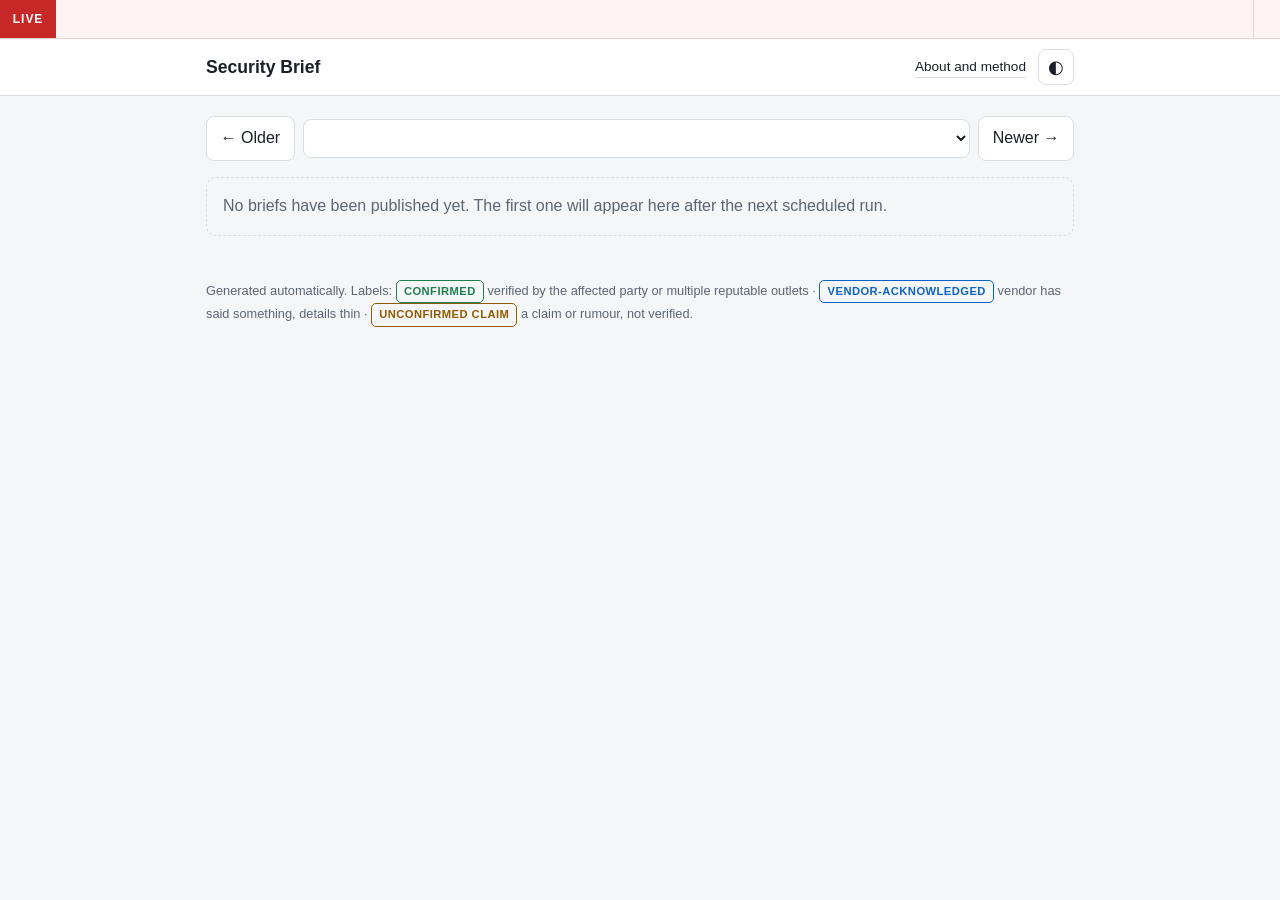
==== index.html @ 1423f3ae "Add files via upload" ====
<!DOCTYPE html>
<html lang="en-GB">
<head>
<meta charset="utf-8">
<meta name="viewport" content="width=device-width, initial-scale=1">
<title>Security Brief</title>
<meta name="description" content="Daily cybersecurity and major-outage briefing.">
<link rel="stylesheet" href="style.css">
<link rel="alternate" type="application/rss+xml" title="Security Brief" href="data/feed.xml">
</head>
<body>

<div class="ticker" role="region" aria-label="Breaking headlines">
  <div class="ticker-label">LIVE</div>
  <div class="ticker-viewport"><div class="ticker-track" id="tickerTrack"><span class="ticker-empty">Loading headlines…</span></div></div>
  <div class="ticker-updated" id="tickerUpdated"></div>
</div>

<header class="site-header">
  <div class="wrap header-inner">
    <a class="brand" href="#" id="brand">Security Brief</a>
    <div class="header-actions">
      <a class="head-link" href="about.html">About and method</a>
      <button id="themeBtn" class="icon-btn" aria-label="Toggle light or dark theme" title="Toggle theme">◐</button>
    </div>
  </div>
</header>

<main class="wrap">
  <nav class="datenav" aria-label="Brief history">
    <button id="olderBtn" class="nav-btn">← Older</button>
    <div class="datenav-mid">
      <select id="dateSelect" aria-label="Choose a brief"></select>
    </div>
    <button id="newerBtn" class="nav-btn">Newer →</button>
  </nav>

  <div id="status" class="status" hidden></div>

  <article id="brief" hidden>
    <div class="brief-head">
      <h1 id="briefTitle"></h1>
      <p class="muted" id="briefMeta"></p>
      <div id="sampleBanner" class="sample-banner" hidden>Sample data: this page is showing placeholder content so you can check the layout. Real briefs replace it.</div>
    </div>

    <section aria-labelledby="top-h">
      <h2 id="top-h">Top stories</h2>
      <div class="top3" id="top3"></div>
    </section>

    <section id="ongoingSection" aria-labelledby="ong-h" hidden>
      <h2 id="ong-h">Ongoing issues</h2>
      <div class="ongoing" id="ongoing"></div>
    </section>


    <nav id="sectionNav" class="section-nav" aria-label="Jump to section" hidden></nav>

    <div class="filterbar" id="filterbar" hidden>
      <span class="muted">Show:</span>
      <div class="filters" id="filters" role="group" aria-label="Filter stories by confidence"></div>
    </div>

    <div id="categoriesCyber"></div>

    <section id="microsoftSection" aria-labelledby="ms-h" hidden>
      <h2 id="ms-h">Microsoft</h2>
      <div id="microsoft"></div>
    </section>

    <section id="ukSection" aria-labelledby="uk-h" hidden>
      <h2 id="uk-h">UK focus</h2>
      <div id="uk"></div>
    </section>

    <section id="patchSection" aria-labelledby="patch-h" hidden>
      <h2 id="patch-h">Patch watch</h2>
      <div class="table-wrap"><table class="patch" id="patchTable"></table></div>
    </section>

    <section id="comingSection" aria-labelledby="coming-h" hidden>
      <h2 id="coming-h">Coming up</h2>
      <ul class="coming" id="coming"></ul>
    </section>

    <div id="globalHeader" class="group-head" hidden><h2 class="group-title">Global tech</h2></div>
    <div id="categoriesGlobal"></div>

    <section id="claimsSection" aria-labelledby="claims-h" hidden>
      <h2 id="claims-h">Claim tracker</h2>
      <div class="table-wrap"><table class="patch" id="claimsTable"></table></div>
    </section>

    <section id="watchingSection" aria-labelledby="watch-h" hidden>
      <h2 id="watch-h">Watching</h2>
      <ul class="plain" id="watching"></ul>
    </section>

    <section id="sweptSection" aria-labelledby="swept-h" hidden>
      <h2 id="swept-h">Sources swept</h2>
      <p class="muted" id="swept"></p>
    </section>
  </article>
</main>

<footer class="wrap site-footer">
  <p class="muted">Generated automatically. Labels: <b class="tag t-confirmed">CONFIRMED</b> verified by the affected party or multiple reputable outlets · <b class="tag t-vendor">VENDOR-ACKNOWLEDGED</b> vendor has said something, details thin · <b class="tag t-unconfirmed">UNCONFIRMED CLAIM</b> a claim or rumour, not verified.</p>
</footer>

<script src="app.js"></script>
</body>
</html>
---- style.css ----
:root{
  --bg:#0f1216; --panel:#171b21; --panel2:#1d222a; --line:#2a313b; --text:#e6e9ee; --muted:#9aa4b2;
  --accent:#4da3ff; --link:#7bb8ff;
  --crit:#ff5d5d; --high:#ff9b3d; --med:#f2cf4a; --low:#5fc88f; --aware:#8f9bb0;
  --confirmed:#3fb97a; --vendor:#4da3ff; --unconf:#e0a030;
  --ticker-bg:#1a0f10; --ticker-line:#3a1d20;
  --sev-fg:#101418; --accent-fg:#0b1220;
}
:root[data-theme="light"]{
  --bg:#f5f6f8; --panel:#ffffff; --panel2:#f0f2f5; --line:#d9dde4; --text:#1a1f27; --muted:#5b6674;
  --accent:#0b63c5; --link:#0b63c5;
  --crit:#c62828; --high:#a85800; --med:#8a6d00; --low:#1e7f4f; --aware:#5b6674;
  --confirmed:#1e7f4f; --vendor:#0b63c5; --unconf:#8f5a00;
  --ticker-bg:#fff3f3; --ticker-line:#f0cfcf;
  --sev-fg:#ffffff; --accent-fg:#ffffff;
}
*{box-sizing:border-box}
html{-webkit-text-size-adjust:100%}
body{margin:0;background:var(--bg);color:var(--text);font:16px/1.55 -apple-system,BlinkMacSystemFont,"Segoe UI",Roboto,Helvetica,Arial,sans-serif}
a{color:var(--link)}
.wrap{max-width:900px;margin:0 auto;padding:0 16px}
.muted{color:var(--muted)}
h1{font-size:1.6rem;line-height:1.25;margin:0 0 .25rem}
h2{font-size:1.05rem;text-transform:uppercase;letter-spacing:.06em;color:var(--muted);margin:2rem 0 .75rem;font-weight:600}

/* ticker */
.ticker{display:flex;align-items:stretch;background:var(--ticker-bg);border-bottom:1px solid var(--ticker-line);font-size:.9rem;overflow:hidden}
.ticker-label{background:var(--crit);color:var(--sev-fg);font-weight:700;letter-spacing:.08em;padding:.5rem .8rem;display:flex;align-items:center;font-size:.75rem;flex:0 0 auto}
.ticker-viewport{flex:1 1 auto;overflow:hidden;position:relative;display:flex;align-items:center}
.ticker-track{display:inline-flex;white-space:nowrap;gap:2.5rem;padding-left:100%;animation:scroll var(--dur,60s) linear infinite}
.ticker-viewport:hover .ticker-track,.ticker-viewport:focus-within .ticker-track{animation-play-state:paused}
@keyframes scroll{to{transform:translateX(-100%)}}
.ticker-item{display:inline-flex;gap:.5rem;align-items:center;color:var(--text);text-decoration:none;padding:.5rem 0}
.ticker-item:hover{text-decoration:underline}
.ticker-item time{color:var(--muted);font-variant-numeric:tabular-nums}
.ticker-empty{padding:.5rem 1rem;color:var(--muted)}
.ticker-updated{flex:0 0 auto;padding:.5rem .8rem;color:var(--muted);font-size:.75rem;display:flex;align-items:center;border-left:1px solid var(--ticker-line)}
@media (prefers-reduced-motion:reduce){.ticker-track{animation:none;padding-left:.8rem;white-space:normal;flex-wrap:wrap;gap:.25rem 1.5rem}}

/* header */
.site-header{border-bottom:1px solid var(--line);background:var(--panel)}
.header-inner{display:flex;align-items:center;justify-content:space-between;height:56px}
.brand{font-weight:700;font-size:1.1rem;color:var(--text);text-decoration:none}
.icon-btn{background:none;border:1px solid var(--line);color:var(--text);border-radius:8px;width:36px;height:36px;font-size:1.1rem;cursor:pointer}
.icon-btn:hover{background:var(--panel2)}

/* date nav */
.datenav{display:flex;gap:.5rem;align-items:center;margin:1.25rem 0 1rem}
.datenav-mid{flex:1}
.datenav select{width:100%;padding:.55rem .6rem;background:var(--panel);color:var(--text);border:1px solid var(--line);border-radius:8px;font:inherit}
.nav-btn{background:var(--panel);color:var(--text);border:1px solid var(--line);padding:.55rem .85rem;border-radius:8px;cursor:pointer;font:inherit;white-space:nowrap}
.nav-btn:hover:not(:disabled){background:var(--panel2)}
.nav-btn:disabled{opacity:.4;cursor:default}
.status{padding:1rem;border:1px dashed var(--line);border-radius:10px;color:var(--muted)}

/* tags */
.tag{display:inline-block;font-size:.7rem;font-weight:700;letter-spacing:.04em;padding:.12rem .45rem;border-radius:5px;border:1px solid currentColor;vertical-align:middle}
.t-confirmed{color:var(--confirmed)} .t-vendor{color:var(--vendor)} .t-unconfirmed{color:var(--unconf)}
.sev{display:inline-block;font-size:.7rem;font-weight:700;padding:.12rem .45rem;border-radius:5px;color:var(--sev-fg);vertical-align:middle}
.s-critical{background:var(--crit)} .s-high{background:var(--high)} .s-medium{background:var(--med)} .s-low{background:var(--low)} .s-awareness{background:var(--aware)}
.cov{font-size:.75rem;color:var(--muted)}

/* top 3 */
.top3{display:grid;gap:.75rem}
.top-card{background:var(--panel);border:1px solid var(--line);border-radius:10px;padding:.9rem 1rem}
.top-card h3{margin:0 0 .3rem;font-size:1.02rem}
.top-card p{margin:.3rem 0 0}

/* actions */
.actions{margin:0;padding:0;list-style:none;display:grid;gap:.5rem}
.actions li{background:var(--panel);border:1px solid var(--line);border-radius:10px;padding:.65rem .9rem .65rem 2.4rem;position:relative}
.actions li::before{content:"";position:absolute;left:.9rem;top:.85rem;width:.9rem;height:.9rem;border:2px solid var(--accent);border-radius:4px}

/* items */
.items-head{display:flex;flex-wrap:wrap;gap:.5rem 1rem;align-items:center;justify-content:space-between}
.items-head h2{margin:2rem 0 .75rem}
.filters{display:flex;flex-wrap:wrap;gap:.35rem}
.chip{background:var(--panel);color:var(--muted);border:1px solid var(--line);border-radius:999px;padding:.25rem .7rem;font:inherit;font-size:.8rem;cursor:pointer}
.chip[aria-pressed="true"]{background:var(--accent);color:var(--accent-fg);border-color:var(--accent)}
details.item{background:var(--panel);border:1px solid var(--line);border-radius:10px;margin:0 0 .65rem}
details.item>summary{list-style:none;cursor:pointer;padding:.85rem 1rem;display:block}
details.item>summary::-webkit-details-marker{display:none}
details.item>summary::before{content:"▸";color:var(--muted);margin-right:.5rem;display:inline-block;transition:transform .15s}
details.item[open]>summary::before{transform:rotate(90deg)}
.item-title{font-weight:600}
.item-meta{display:flex;flex-wrap:wrap;gap:.4rem .6rem;align-items:center;margin-top:.35rem;padding-left:1.2rem}
.item-body{padding:0 1rem 1rem 1rem;border-top:1px solid var(--line)}
.item-body h4{margin:1.1rem 0 .3rem;font-size:.8rem;text-transform:uppercase;letter-spacing:.06em;color:var(--muted)}
.item-body p{margin:.35rem 0}
.item-body code{background:var(--panel2);padding:.08rem .35rem;border-radius:4px;font-size:.88em;word-break:break-word}
.item-body pre{background:var(--panel2);border:1px solid var(--line);padding:.7rem;border-radius:8px;overflow:auto;font-size:.85rem}
.acts{list-style:none;padding:0;margin:.3rem 0}
.acts li{display:flex;gap:.6rem;margin:.35rem 0}
.when{flex:0 0 auto;font-size:.7rem;font-weight:700;padding:.15rem .5rem;border-radius:5px;background:var(--panel2);border:1px solid var(--line);align-self:flex-start;white-space:nowrap}
.when.now{background:var(--crit);color:var(--sev-fg);border-color:var(--crit)}
.srcs{margin:.3rem 0;padding-left:1.1rem}
.srcs li{margin:.15rem 0;word-break:break-word}
.plain{margin:0;padding-left:1.1rem}
.plain li{margin:.35rem 0}
.sample-banner{background:var(--panel2);border:1px dashed var(--unconf);color:var(--unconf);padding:.5rem .8rem;border-radius:8px;margin:.75rem 0;font-size:.85rem}
.site-footer{padding:2rem 16px 3rem;font-size:.8rem}
@media (max-width:520px){.nav-btn{padding:.55rem .6rem}h1{font-size:1.35rem}}

/* layout additions */
.t-uk{color:var(--accent)}
.nopad{padding-left:0 !important;margin-top:.3rem}
.rank{display:inline-flex;align-items:center;justify-content:center;width:1.5rem;height:1.5rem;border-radius:50%;background:var(--panel2);border:1px solid var(--line);font-size:.8rem;margin-right:.55rem;vertical-align:middle}
.item-summary{margin:.5rem 0 0 1.2rem;color:var(--muted);font-size:.95rem}
.ongoing{display:grid;gap:.6rem}
.ongoing-card{background:var(--panel);border:1px solid var(--line);border-radius:10px;padding:.8rem 1rem}
.ongoing-card p{margin:.4rem 0 0}
.section-nav{display:flex;flex-wrap:wrap;gap:.4rem;margin:1.75rem 0 .25rem;padding-top:1rem;border-top:1px solid var(--line)}
.section-nav a{font-size:.8rem;text-decoration:none;color:var(--text);background:var(--panel);border:1px solid var(--line);padding:.25rem .65rem;border-radius:999px}
.section-nav a:hover{background:var(--panel2)}
.filterbar{display:flex;align-items:center;gap:.6rem;margin:1rem 0 0;flex-wrap:wrap;font-size:.85rem}
.cat h2 .count{display:inline-block;margin-left:.4rem;font-size:.75rem;background:var(--panel2);border:1px solid var(--line);border-radius:999px;padding:0 .5rem;color:var(--muted);letter-spacing:0}
.uk-row{display:flex;flex-wrap:wrap;gap:.3rem .8rem;justify-content:space-between;align-items:center;text-decoration:none;color:var(--text);background:var(--panel);border:1px solid var(--line);border-radius:10px;padding:.65rem .9rem;margin:0 0 .5rem}
.uk-row:hover{background:var(--panel2)}
[hidden]{display:none !important}

/* v2 additions */
.head-link{color:var(--text);font-size:.85rem;margin-right:.75rem;text-decoration:none;border-bottom:1px solid var(--line)}
.head-link:hover{border-color:var(--accent)}
.header-actions{display:flex;align-items:center}
.group-head{margin-top:2.5rem;padding-top:1rem;border-top:2px solid var(--line)}
.group-title{margin:0 0 .25rem !important;color:var(--text) !important;font-size:1.25rem !important;text-transform:none !important;letter-spacing:0 !important}
.table-wrap{overflow-x:auto;border:1px solid var(--line);border-radius:10px;background:var(--panel)}
table.patch{border-collapse:collapse;width:100%;font-size:.9rem}
table.patch th,table.patch td{padding:.55rem .75rem;text-align:left;border-bottom:1px solid var(--line);vertical-align:top}
table.patch th{font-size:.72rem;text-transform:uppercase;letter-spacing:.05em;color:var(--muted);font-weight:600;white-space:nowrap}
table.patch tr:last-child td{border-bottom:0}
.ex,.cs{display:inline-block;font-size:.72rem;font-weight:700;padding:.1rem .45rem;border-radius:5px;border:1px solid currentColor;text-transform:uppercase}
.ex-yes{color:var(--high)} .ex-no{color:var(--low)} .ex-unknown{color:var(--muted)}
.cs-unconfirmed{color:var(--unconf)} .cs-confirmed{color:var(--confirmed)} .cs-denied{color:var(--muted)} .cs-disputed{color:var(--vendor)}
.coming{list-style:none;margin:0;padding:0;display:grid;gap:.45rem}
.coming li{display:flex;gap:.7rem;background:var(--panel);border:1px solid var(--line);border-radius:10px;padding:.6rem .9rem}
.oglog{margin-top:.5rem;font-size:.9rem}
.oglog summary{cursor:pointer;color:var(--muted)}
.prose{max-width:720px}
.prose h2{margin-top:2rem}
.prose p,.prose li{color:var(--text)}
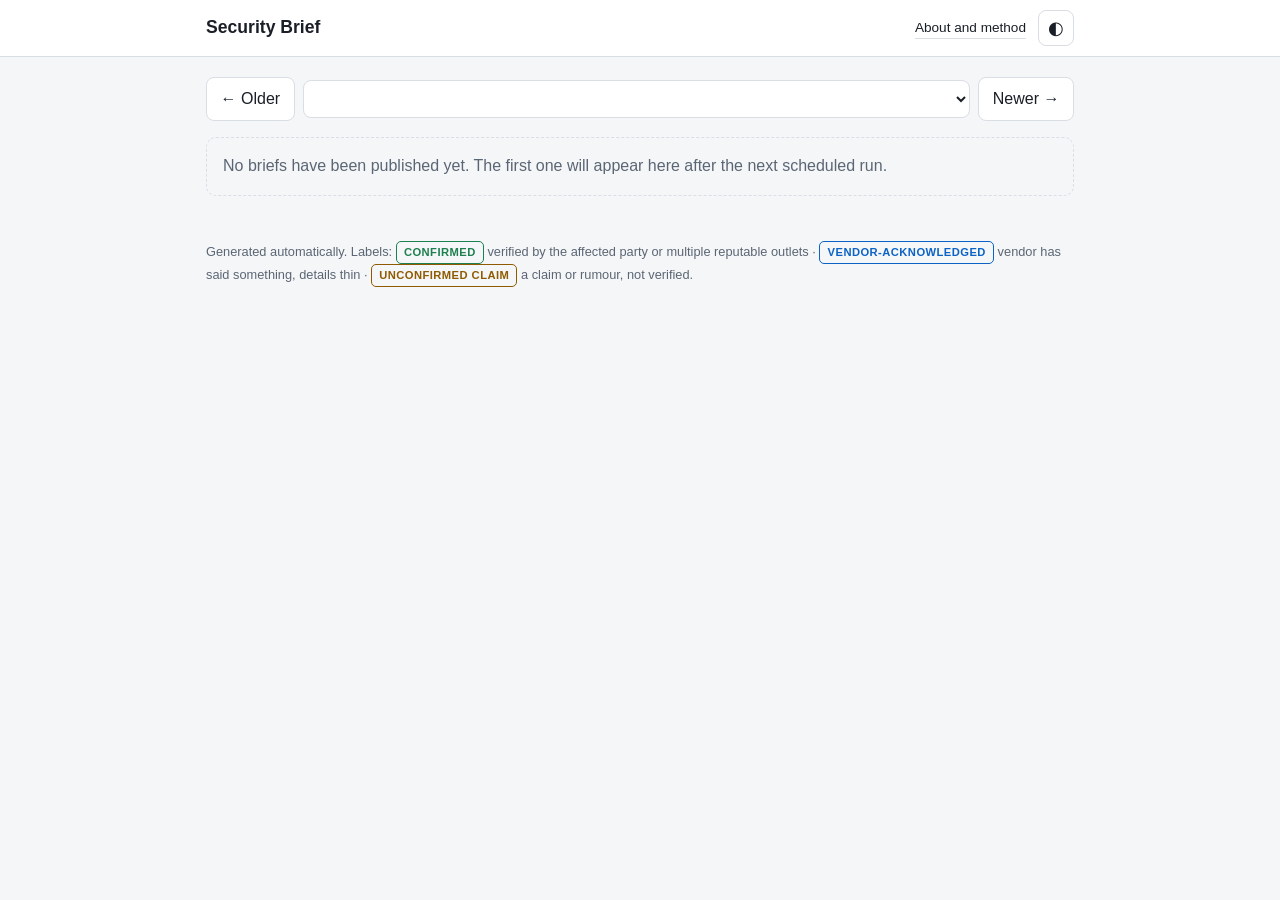
==== commit 8d6a6e15: "Add files via upload" ====
--- a/index.html
+++ b/index.html
@@ -9,12 +9,6 @@
 <link rel="alternate" type="application/rss+xml" title="Security Brief" href="data/feed.xml">
 </head>
 <body>
-
-<div class="ticker" role="region" aria-label="Breaking headlines">
-  <div class="ticker-label">LIVE</div>
-  <div class="ticker-viewport"><div class="ticker-track" id="tickerTrack"><span class="ticker-empty">Loading headlines…</span></div></div>
-  <div class="ticker-updated" id="tickerUpdated"></div>
-</div>
 
 <header class="site-header">
   <div class="wrap header-inner">
@@ -47,6 +41,11 @@
     <section aria-labelledby="top-h">
       <h2 id="top-h">Top stories</h2>
       <div class="top3" id="top3"></div>
+    </section>
+
+    <section id="analysisSection" aria-labelledby="an-h" hidden>
+      <h2 id="an-h">Analysis</h2>
+      <ul class="plain" id="analysis"></ul>
     </section>
 
     <section id="ongoingSection" aria-labelledby="ong-h" hidden>
@@ -87,20 +86,12 @@
     <div id="globalHeader" class="group-head" hidden><h2 class="group-title">Global tech</h2></div>
     <div id="categoriesGlobal"></div>
 
-    <section id="claimsSection" aria-labelledby="claims-h" hidden>
-      <h2 id="claims-h">Claim tracker</h2>
-      <div class="table-wrap"><table class="patch" id="claimsTable"></table></div>
-    </section>
 
     <section id="watchingSection" aria-labelledby="watch-h" hidden>
       <h2 id="watch-h">Watching</h2>
       <ul class="plain" id="watching"></ul>
     </section>
 
-    <section id="sweptSection" aria-labelledby="swept-h" hidden>
-      <h2 id="swept-h">Sources swept</h2>
-      <p class="muted" id="swept"></p>
-    </section>
   </article>
 </main>
 
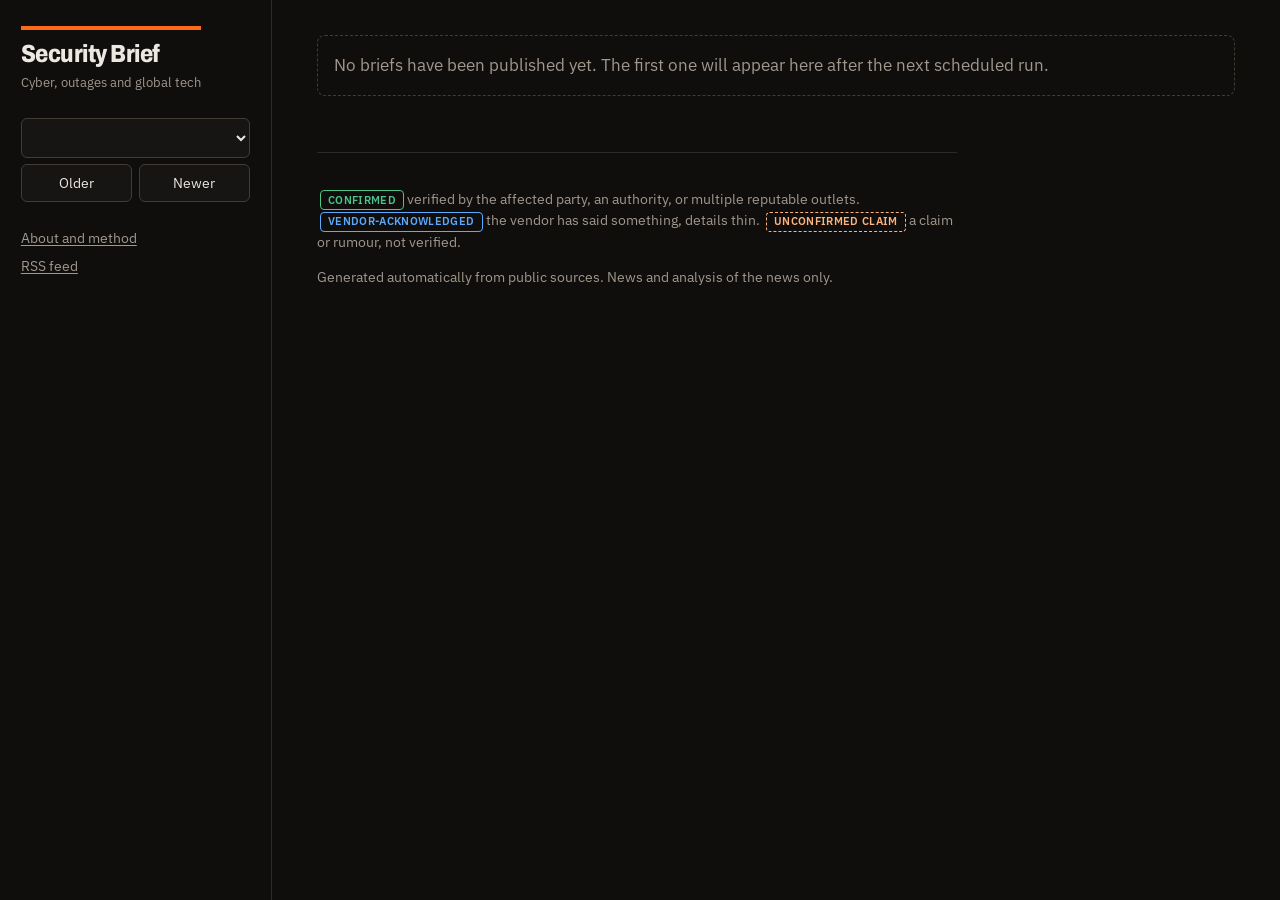
==== commit a12bcecf: "Add files via upload" ====
--- a/index.html
+++ b/index.html
@@ -3,101 +3,107 @@
 <head>
 <meta charset="utf-8">
 <meta name="viewport" content="width=device-width, initial-scale=1">
+<meta name="color-scheme" content="dark">
+<meta name="theme-color" content="#0f0e0d">
 <title>Security Brief</title>
-<meta name="description" content="Daily cybersecurity and major-outage briefing.">
+<meta name="description" content="Daily cybersecurity, outage and global technology news, with analysis of the news.">
+<link rel="preconnect" href="https://fonts.googleapis.com">
+<link rel="preconnect" href="https://fonts.gstatic.com" crossorigin>
+<link rel="stylesheet" href="https://fonts.googleapis.com/css2?family=Archivo:wdth,wght@75..125,500..900&family=IBM+Plex+Sans:wght@400;500;600&display=swap">
 <link rel="stylesheet" href="style.css">
 <link rel="alternate" type="application/rss+xml" title="Security Brief" href="data/feed.xml">
 </head>
 <body>
 
-<header class="site-header">
-  <div class="wrap header-inner">
-    <a class="brand" href="#" id="brand">Security Brief</a>
-    <div class="header-actions">
-      <a class="head-link" href="about.html">About and method</a>
-      <button id="themeBtn" class="icon-btn" aria-label="Toggle light or dark theme" title="Toggle theme">◐</button>
+<div class="shell">
+  <aside class="rail" aria-label="Navigation">
+    <div class="rail-inner">
+      <a class="brand" href="#" id="brand">Security Brief<span class="brand-sub">Cyber, outages and global tech</span></a>
+
+      <nav class="datenav" aria-label="Brief history">
+        <select id="dateSelect" aria-label="Choose a brief"></select>
+        <div class="datenav-btns">
+          <button id="olderBtn" class="nav-btn">Older</button>
+          <button id="newerBtn" class="nav-btn">Newer</button>
+        </div>
+      </nav>
+
+      <nav id="sectionNav" class="section-nav" aria-label="Jump to section" hidden></nav>
+
+      <div class="filterbar" id="filterbar" hidden>
+        <span class="rail-title">Show</span>
+        <div class="filters" id="filters" role="group" aria-label="Filter stories by confidence"></div>
+      </div>
+
+      <div class="rail-links">
+        <a href="about.html">About and method</a>
+        <a href="data/feed.xml">RSS feed</a>
+      </div>
     </div>
-  </div>
-</header>
+  </aside>
 
-<main class="wrap">
-  <nav class="datenav" aria-label="Brief history">
-    <button id="olderBtn" class="nav-btn">← Older</button>
-    <div class="datenav-mid">
-      <select id="dateSelect" aria-label="Choose a brief"></select>
-    </div>
-    <button id="newerBtn" class="nav-btn">Newer →</button>
-  </nav>
+  <main class="content" id="main">
+    <div id="status" class="status" hidden></div>
 
-  <div id="status" class="status" hidden></div>
+    <article id="brief" hidden>
+      <header class="brief-head">
+        <h1 id="briefTitle"></h1>
+        <p class="muted" id="briefMeta"></p>
+        <div id="sampleBanner" class="sample-banner" hidden>Sample data: this page is showing placeholder content so you can check the layout. Real briefs replace it.</div>
+      </header>
 
-  <article id="brief" hidden>
-    <div class="brief-head">
-      <h1 id="briefTitle"></h1>
-      <p class="muted" id="briefMeta"></p>
-      <div id="sampleBanner" class="sample-banner" hidden>Sample data: this page is showing placeholder content so you can check the layout. Real briefs replace it.</div>
-    </div>
+      <section id="topSection" data-nav="Top stories" aria-labelledby="top-h">
+        <h2 id="top-h">Top stories</h2>
+        <div class="top3" id="top3"></div>
+      </section>
 
-    <section aria-labelledby="top-h">
-      <h2 id="top-h">Top stories</h2>
-      <div class="top3" id="top3"></div>
-    </section>
+      <section id="analysisSection" data-nav="Analysis" aria-labelledby="an-h" hidden>
+        <h2 id="an-h">Analysis</h2>
+        <ul class="analysis" id="analysis"></ul>
+      </section>
 
-    <section id="analysisSection" aria-labelledby="an-h" hidden>
-      <h2 id="an-h">Analysis</h2>
-      <ul class="plain" id="analysis"></ul>
-    </section>
+      <section id="ongoingSection" data-nav="Ongoing issues" aria-labelledby="ong-h" hidden>
+        <h2 id="ong-h">Ongoing issues</h2>
+        <div class="ongoing" id="ongoing"></div>
+      </section>
 
-    <section id="ongoingSection" aria-labelledby="ong-h" hidden>
-      <h2 id="ong-h">Ongoing issues</h2>
-      <div class="ongoing" id="ongoing"></div>
-    </section>
+      <div id="categoriesCyber"></div>
 
+      <section id="microsoftSection" data-nav="Microsoft" aria-labelledby="ms-h" hidden>
+        <h2 id="ms-h">Microsoft</h2>
+        <div id="microsoft"></div>
+      </section>
 
-    <nav id="sectionNav" class="section-nav" aria-label="Jump to section" hidden></nav>
+      <section id="ukSection" data-nav="UK focus" aria-labelledby="uk-h" hidden>
+        <h2 id="uk-h">UK focus</h2>
+        <div id="uk"></div>
+      </section>
 
-    <div class="filterbar" id="filterbar" hidden>
-      <span class="muted">Show:</span>
-      <div class="filters" id="filters" role="group" aria-label="Filter stories by confidence"></div>
-    </div>
+      <section id="patchSection" data-nav="Patch watch" aria-labelledby="patch-h" hidden>
+        <h2 id="patch-h">Patch watch</h2>
+        <div class="table-wrap"><table class="patch" id="patchTable"></table></div>
+      </section>
 
-    <div id="categoriesCyber"></div>
+      <section id="comingSection" data-nav="Coming up" aria-labelledby="coming-h" hidden>
+        <h2 id="coming-h">Coming up</h2>
+        <ul class="coming" id="coming"></ul>
+      </section>
 
-    <section id="microsoftSection" aria-labelledby="ms-h" hidden>
-      <h2 id="ms-h">Microsoft</h2>
-      <div id="microsoft"></div>
-    </section>
+      <div id="globalHeader" class="group-head" hidden><h2 class="group-title">Global tech</h2></div>
+      <div id="categoriesGlobal"></div>
 
-    <section id="ukSection" aria-labelledby="uk-h" hidden>
-      <h2 id="uk-h">UK focus</h2>
-      <div id="uk"></div>
-    </section>
+      <section id="watchingSection" data-nav="Watching" aria-labelledby="watch-h" hidden>
+        <h2 id="watch-h">Watching</h2>
+        <ul class="plain" id="watching"></ul>
+      </section>
+    </article>
 
-    <section id="patchSection" aria-labelledby="patch-h" hidden>
-      <h2 id="patch-h">Patch watch</h2>
-      <div class="table-wrap"><table class="patch" id="patchTable"></table></div>
-    </section>
-
-    <section id="comingSection" aria-labelledby="coming-h" hidden>
-      <h2 id="coming-h">Coming up</h2>
-      <ul class="coming" id="coming"></ul>
-    </section>
-
-    <div id="globalHeader" class="group-head" hidden><h2 class="group-title">Global tech</h2></div>
-    <div id="categoriesGlobal"></div>
-
-
-    <section id="watchingSection" aria-labelledby="watch-h" hidden>
-      <h2 id="watch-h">Watching</h2>
-      <ul class="plain" id="watching"></ul>
-    </section>
-
-  </article>
-</main>
-
-<footer class="wrap site-footer">
-  <p class="muted">Generated automatically. Labels: <b class="tag t-confirmed">CONFIRMED</b> verified by the affected party or multiple reputable outlets · <b class="tag t-vendor">VENDOR-ACKNOWLEDGED</b> vendor has said something, details thin · <b class="tag t-unconfirmed">UNCONFIRMED CLAIM</b> a claim or rumour, not verified.</p>
-</footer>
+    <footer class="site-footer">
+      <p><b class="tag t-confirmed">CONFIRMED</b> verified by the affected party, an authority, or multiple reputable outlets. <b class="tag t-vendor">VENDOR-ACKNOWLEDGED</b> the vendor has said something, details thin. <b class="tag t-unconfirmed">UNCONFIRMED CLAIM</b> a claim or rumour, not verified.</p>
+      <p>Generated automatically from public sources. News and analysis of the news only.</p>
+    </footer>
+  </main>
+</div>
 
 <script src="app.js"></script>
 </body>
--- a/style.css
+++ b/style.css
@@ -1,141 +1,169 @@
 :root{
-  --bg:#0f1216; --panel:#171b21; --panel2:#1d222a; --line:#2a313b; --text:#e6e9ee; --muted:#9aa4b2;
-  --accent:#4da3ff; --link:#7bb8ff;
-  --crit:#ff5d5d; --high:#ff9b3d; --med:#f2cf4a; --low:#5fc88f; --aware:#8f9bb0;
-  --confirmed:#3fb97a; --vendor:#4da3ff; --unconf:#e0a030;
-  --ticker-bg:#1a0f10; --ticker-line:#3a1d20;
-  --sev-fg:#101418; --accent-fg:#0b1220;
-}
-:root[data-theme="light"]{
-  --bg:#f5f6f8; --panel:#ffffff; --panel2:#f0f2f5; --line:#d9dde4; --text:#1a1f27; --muted:#5b6674;
-  --accent:#0b63c5; --link:#0b63c5;
-  --crit:#c62828; --high:#a85800; --med:#8a6d00; --low:#1e7f4f; --aware:#5b6674;
-  --confirmed:#1e7f4f; --vendor:#0b63c5; --unconf:#8f5a00;
-  --ticker-bg:#fff3f3; --ticker-line:#f0cfcf;
-  --sev-fg:#ffffff; --accent-fg:#ffffff;
+  --bg:#0f0e0d; --surface:#171513; --surface2:#201d1a; --line:#2e2a26; --line2:#433c35;
+  --text:#ece7e1; --muted:#a1978c;
+  --accent:#ff6a1a; --accent-text:#ff9459; --accent-bg:rgba(255,106,26,.13); --on-accent:#1a0c03;
+  --crit:#ff4757; --high:#ffb02e; --med:#5aa9ff; --low:#4cc38a; --aware:#8a8f98;
+  --confirmed:#4cc38a; --vendor:#5aa9ff; --unconf:#ffb27a;
+  --display:"Archivo","Arial Narrow",system-ui,sans-serif;
+  --body:"IBM Plex Sans",system-ui,-apple-system,"Segoe UI",Roboto,sans-serif;
+  --rail:272px;
 }
 *{box-sizing:border-box}
-html{-webkit-text-size-adjust:100%}
-body{margin:0;background:var(--bg);color:var(--text);font:16px/1.55 -apple-system,BlinkMacSystemFont,"Segoe UI",Roboto,Helvetica,Arial,sans-serif}
-a{color:var(--link)}
-.wrap{max-width:900px;margin:0 auto;padding:0 16px}
+html{-webkit-text-size-adjust:100%;scroll-behavior:smooth;scroll-padding-top:1rem;color-scheme:dark}
+@media (prefers-reduced-motion:reduce){html{scroll-behavior:auto}}
+body{margin:0;background:var(--bg);color:var(--text);font:400 16.5px/1.6 var(--body)}
+a{color:var(--accent-text);text-underline-offset:2px}
+a:hover{color:var(--accent)}
+:focus-visible{outline:2px solid var(--accent);outline-offset:2px;border-radius:3px}
 .muted{color:var(--muted)}
-h1{font-size:1.6rem;line-height:1.25;margin:0 0 .25rem}
-h2{font-size:1.05rem;text-transform:uppercase;letter-spacing:.06em;color:var(--muted);margin:2rem 0 .75rem;font-weight:600}
+[hidden]{display:none !important}
+h1,h2,h3{font-family:var(--display);font-stretch:88%;letter-spacing:-.01em}
 
-/* ticker */
-.ticker{display:flex;align-items:stretch;background:var(--ticker-bg);border-bottom:1px solid var(--ticker-line);font-size:.9rem;overflow:hidden}
-.ticker-label{background:var(--crit);color:var(--sev-fg);font-weight:700;letter-spacing:.08em;padding:.5rem .8rem;display:flex;align-items:center;font-size:.75rem;flex:0 0 auto}
-.ticker-viewport{flex:1 1 auto;overflow:hidden;position:relative;display:flex;align-items:center}
-.ticker-track{display:inline-flex;white-space:nowrap;gap:2.5rem;padding-left:100%;animation:scroll var(--dur,60s) linear infinite}
-.ticker-viewport:hover .ticker-track,.ticker-viewport:focus-within .ticker-track{animation-play-state:paused}
-@keyframes scroll{to{transform:translateX(-100%)}}
-.ticker-item{display:inline-flex;gap:.5rem;align-items:center;color:var(--text);text-decoration:none;padding:.5rem 0}
-.ticker-item:hover{text-decoration:underline}
-.ticker-item time{color:var(--muted);font-variant-numeric:tabular-nums}
-.ticker-empty{padding:.5rem 1rem;color:var(--muted)}
-.ticker-updated{flex:0 0 auto;padding:.5rem .8rem;color:var(--muted);font-size:.75rem;display:flex;align-items:center;border-left:1px solid var(--ticker-line)}
-@media (prefers-reduced-motion:reduce){.ticker-track{animation:none;padding-left:.8rem;white-space:normal;flex-wrap:wrap;gap:.25rem 1.5rem}}
+/* ---------- shell ---------- */
+.shell{display:grid;grid-template-columns:var(--rail) minmax(0,1fr);max-width:1480px;margin:0 auto;min-height:100vh}
+.rail{border-right:1px solid var(--line)}
+.rail-inner{position:sticky;top:0;max-height:100vh;overflow-y:auto;padding:1.6rem 1.3rem 1.5rem;display:flex;flex-direction:column;gap:1.6rem;scrollbar-width:thin;scrollbar-color:var(--line2) transparent}
+.content{padding:2.2rem clamp(1.2rem,3.5vw,3.5rem) 3rem;min-width:0}
 
-/* header */
-.site-header{border-bottom:1px solid var(--line);background:var(--panel)}
-.header-inner{display:flex;align-items:center;justify-content:space-between;height:56px}
-.brand{font-weight:700;font-size:1.1rem;color:var(--text);text-decoration:none}
-.icon-btn{background:none;border:1px solid var(--line);color:var(--text);border-radius:8px;width:36px;height:36px;font-size:1.1rem;cursor:pointer}
-.icon-btn:hover{background:var(--panel2)}
+/* ---------- rail ---------- */
+.brand{display:block;font:800 1.55rem/1.05 var(--display);font-stretch:85%;letter-spacing:-.02em;color:var(--text);text-decoration:none;padding-top:.7rem;border-top:4px solid var(--accent);width:max-content;max-width:100%}
+.brand:hover{color:var(--text)}
+.brand-sub{display:block;font:400 .8rem/1.4 var(--body);letter-spacing:0;color:var(--muted);margin-top:.45rem;font-stretch:100%}
+.datenav select{width:100%;padding:.55rem .6rem;background:var(--surface);color:var(--text);border:1px solid var(--line2);border-radius:6px;font:inherit;font-size:.9rem;text-overflow:ellipsis}
+.datenav-btns{display:grid;grid-template-columns:1fr 1fr;gap:.4rem;margin-top:.4rem}
+.nav-btn{background:var(--surface);color:var(--text);border:1px solid var(--line2);padding:.4rem .6rem;border-radius:6px;cursor:pointer;font:inherit;font-size:.88rem}
+.nav-btn:hover:not(:disabled){border-color:var(--accent);color:var(--accent-text)}
+.nav-btn:disabled{opacity:.35;cursor:default}
+.rail-title{display:block;font:600 .82rem var(--body);color:var(--muted);margin-bottom:.5rem}
+.section-nav{display:flex;flex-direction:column}
+.section-nav a{display:flex;justify-content:space-between;gap:.6rem;align-items:baseline;padding:.32rem .6rem;margin-left:-.6rem;border-left:2px solid transparent;color:var(--text);text-decoration:none;font-size:.92rem;line-height:1.35}
+.section-nav a:hover{background:var(--surface)}
+.section-nav a.on{border-left-color:var(--accent);color:var(--accent-text);background:var(--accent-bg)}
+.section-nav .n{color:var(--muted);font-variant-numeric:tabular-nums;font-size:.82rem}
+.filters{display:flex;flex-wrap:wrap;gap:.35rem}
+.chip{background:transparent;color:var(--muted);border:1px solid var(--line2);border-radius:999px;padding:.22rem .7rem;font:inherit;font-size:.8rem;cursor:pointer}
+.chip:hover{color:var(--text);border-color:var(--muted)}
+.chip[aria-pressed="true"]{background:var(--accent);color:var(--on-accent);border-color:var(--accent);font-weight:600}
+.rail-links{margin-top:auto;display:flex;flex-direction:column;gap:.35rem;font-size:.88rem}
+.rail-links a{color:var(--muted)}
+.rail-links a:hover{color:var(--accent-text)}
 
-/* date nav */
-.datenav{display:flex;gap:.5rem;align-items:center;margin:1.25rem 0 1rem}
-.datenav-mid{flex:1}
-.datenav select{width:100%;padding:.55rem .6rem;background:var(--panel);color:var(--text);border:1px solid var(--line);border-radius:8px;font:inherit}
-.nav-btn{background:var(--panel);color:var(--text);border:1px solid var(--line);padding:.55rem .85rem;border-radius:8px;cursor:pointer;font:inherit;white-space:nowrap}
-.nav-btn:hover:not(:disabled){background:var(--panel2)}
-.nav-btn:disabled{opacity:.4;cursor:default}
-.status{padding:1rem;border:1px dashed var(--line);border-radius:10px;color:var(--muted)}
+/* ---------- brief header ---------- */
+.brief-head{padding-bottom:1.4rem;margin-bottom:.4rem;border-bottom:1px solid var(--line)}
+h1{font-size:clamp(2rem,4vw,3.1rem);line-height:1.05;margin:0 0 .5rem;font-weight:800;font-stretch:82%;letter-spacing:-.025em}
+.brief-head p{margin:0;font-size:.92rem}
+h2{font-size:1.5rem;font-weight:800;line-height:1.15;margin:2.8rem 0 1rem;color:var(--text);display:flex;align-items:baseline;gap:.6rem}
+h2 .count{font:500 .85rem var(--body);color:var(--muted);font-variant-numeric:tabular-nums}
+.status{padding:1rem;border:1px dashed var(--line2);border-radius:8px;color:var(--muted)}
+.sample-banner{background:var(--surface2);border:1px dashed var(--unconf);color:var(--unconf);padding:.5rem .8rem;border-radius:6px;margin:.8rem 0 0;font-size:.85rem}
 
-/* tags */
-.tag{display:inline-block;font-size:.7rem;font-weight:700;letter-spacing:.04em;padding:.12rem .45rem;border-radius:5px;border:1px solid currentColor;vertical-align:middle}
-.t-confirmed{color:var(--confirmed)} .t-vendor{color:var(--vendor)} .t-unconfirmed{color:var(--unconf)}
-.sev{display:inline-block;font-size:.7rem;font-weight:700;padding:.12rem .45rem;border-radius:5px;color:var(--sev-fg);vertical-align:middle}
+/* ---------- tags ---------- */
+.tag{display:inline-block;font:600 .68rem/1 var(--body);letter-spacing:.03em;padding:.24rem .45rem;border-radius:4px;border:1px solid currentColor;vertical-align:middle;white-space:nowrap}
+.t-confirmed{color:var(--confirmed)} .t-vendor{color:var(--vendor)} .t-unconfirmed{color:var(--unconf);border-style:dashed} .t-uk{color:var(--text);border-color:var(--line2)}
+.sev{display:inline-block;font:700 .68rem/1 var(--body);letter-spacing:.03em;padding:.27rem .5rem;border-radius:4px;color:#140f0b;vertical-align:middle}
 .s-critical{background:var(--crit)} .s-high{background:var(--high)} .s-medium{background:var(--med)} .s-low{background:var(--low)} .s-awareness{background:var(--aware)}
-.cov{font-size:.75rem;color:var(--muted)}
+.cov{font-size:.8rem;color:var(--muted)}
+[data-sev="Critical"]{--sevc:var(--crit)} [data-sev="High"]{--sevc:var(--high)} [data-sev="Medium"]{--sevc:var(--med)} [data-sev="Low"]{--sevc:var(--low)} [data-sev="Awareness"]{--sevc:var(--aware)}
 
-/* top 3 */
-.top3{display:grid;gap:.75rem}
-.top-card{background:var(--panel);border:1px solid var(--line);border-radius:10px;padding:.9rem 1rem}
-.top-card h3{margin:0 0 .3rem;font-size:1.02rem}
-.top-card p{margin:.3rem 0 0}
+/* ---------- top stories ---------- */
+.top3{display:grid;grid-template-columns:minmax(0,1.55fr) minmax(0,1fr);gap:.9rem}
+.top-card{position:relative;background:var(--surface);border:1px solid var(--line);border-radius:6px;padding:1.1rem 1.3rem 1.2rem}
+.top-card .rank{font:800 1.5rem/1 var(--display);color:var(--sevc,var(--muted));display:block;margin-bottom:.45rem}
+.top-card h3{margin:0 0 .65rem;font-size:1.2rem;line-height:1.2;font-weight:700}
+.top-card p{margin:.7rem 0 0;color:#d6cfc7}
+.top-card .item-meta{padding:0}
+.top-card.lead{grid-row:span 2;padding:1.6rem 1.8rem 1.7rem;background:linear-gradient(180deg,var(--accent-bg),transparent 55%),var(--surface);border-color:#4a2a17}
+.top-card.lead .rank{color:var(--accent)}
+.top-card.lead h3{font-size:clamp(1.6rem,2.6vw,2.2rem);line-height:1.1;font-weight:800;font-stretch:85%;letter-spacing:-.02em}
+.top-card.lead p{font-size:1.05rem}
+.top-card a{font-weight:500}
 
-/* actions */
-.actions{margin:0;padding:0;list-style:none;display:grid;gap:.5rem}
-.actions li{background:var(--panel);border:1px solid var(--line);border-radius:10px;padding:.65rem .9rem .65rem 2.4rem;position:relative}
-.actions li::before{content:"";position:absolute;left:.9rem;top:.85rem;width:.9rem;height:.9rem;border:2px solid var(--accent);border-radius:4px}
+/* ---------- analysis ---------- */
+.analysis{list-style:none;margin:0;padding:0;display:grid;grid-template-columns:repeat(auto-fit,minmax(300px,1fr));gap:1.8rem 2.2rem}
+.analysis li{border-top:2px solid var(--accent);padding-top:.8rem;max-width:62ch}
+.analysis strong{display:block;font:700 1.12rem/1.25 var(--display);font-stretch:90%;margin-bottom:.35rem}
 
-/* items */
-.items-head{display:flex;flex-wrap:wrap;gap:.5rem 1rem;align-items:center;justify-content:space-between}
-.items-head h2{margin:2rem 0 .75rem}
-.filters{display:flex;flex-wrap:wrap;gap:.35rem}
-.chip{background:var(--panel);color:var(--muted);border:1px solid var(--line);border-radius:999px;padding:.25rem .7rem;font:inherit;font-size:.8rem;cursor:pointer}
-.chip[aria-pressed="true"]{background:var(--accent);color:var(--accent-fg);border-color:var(--accent)}
-details.item{background:var(--panel);border:1px solid var(--line);border-radius:10px;margin:0 0 .65rem}
-details.item>summary{list-style:none;cursor:pointer;padding:.85rem 1rem;display:block}
+/* ---------- ongoing ---------- */
+.ongoing{display:grid;grid-template-columns:repeat(auto-fill,minmax(340px,1fr));gap:.8rem}
+.ongoing-card{background:var(--surface);border:1px solid var(--line);border-radius:6px;padding:.95rem 1.1rem}
+.ongoing-card b{font:700 1.02rem/1.3 var(--display);font-stretch:92%}
+.ongoing-card p{margin:.55rem 0 0;font-size:.95rem}
+.oglog{margin-top:.6rem;font-size:.9rem}
+.oglog summary{cursor:pointer;color:var(--muted)}
+.oglog summary:hover{color:var(--accent-text)}
+.item-meta{display:flex;flex-wrap:wrap;gap:.35rem .6rem;align-items:center;margin-top:.5rem}
+.nopad{padding-left:0 !important}
+
+/* ---------- categories and items ---------- */
+.cat h2{margin-top:2.6rem}
+.group-head{margin-top:3.6rem;padding:1.4rem 0 .2rem;border-top:3px solid var(--accent)}
+.group-head h2{margin:0;font-size:2rem;font-stretch:82%}
+details.item{background:var(--surface);border:1px solid var(--line);border-radius:6px;margin:0 0 .6rem}
+details.item:hover{border-color:var(--line2)}
+details.item[open]{border-color:var(--line2)}
+details.item>summary{list-style:none;cursor:pointer;padding:.95rem 1.2rem .95rem 2.5rem;position:relative}
 details.item>summary::-webkit-details-marker{display:none}
-details.item>summary::before{content:"▸";color:var(--muted);margin-right:.5rem;display:inline-block;transition:transform .15s}
-details.item[open]>summary::before{transform:rotate(90deg)}
-.item-title{font-weight:600}
-.item-meta{display:flex;flex-wrap:wrap;gap:.4rem .6rem;align-items:center;margin-top:.35rem;padding-left:1.2rem}
-.item-body{padding:0 1rem 1rem 1rem;border-top:1px solid var(--line)}
-.item-body h4{margin:1.1rem 0 .3rem;font-size:.8rem;text-transform:uppercase;letter-spacing:.06em;color:var(--muted)}
-.item-body p{margin:.35rem 0}
-.item-body code{background:var(--panel2);padding:.08rem .35rem;border-radius:4px;font-size:.88em;word-break:break-word}
-.item-body pre{background:var(--panel2);border:1px solid var(--line);padding:.7rem;border-radius:8px;overflow:auto;font-size:.85rem}
-.acts{list-style:none;padding:0;margin:.3rem 0}
-.acts li{display:flex;gap:.6rem;margin:.35rem 0}
-.when{flex:0 0 auto;font-size:.7rem;font-weight:700;padding:.15rem .5rem;border-radius:5px;background:var(--panel2);border:1px solid var(--line);align-self:flex-start;white-space:nowrap}
-.when.now{background:var(--crit);color:var(--sev-fg);border-color:var(--crit)}
-.srcs{margin:.3rem 0;padding-left:1.1rem}
-.srcs li{margin:.15rem 0;word-break:break-word}
-.plain{margin:0;padding-left:1.1rem}
-.plain li{margin:.35rem 0}
-.sample-banner{background:var(--panel2);border:1px dashed var(--unconf);color:var(--unconf);padding:.5rem .8rem;border-radius:8px;margin:.75rem 0;font-size:.85rem}
-.site-footer{padding:2rem 16px 3rem;font-size:.8rem}
-@media (max-width:520px){.nav-btn{padding:.55rem .6rem}h1{font-size:1.35rem}}
+details.item>summary::before{content:"";position:absolute;left:1.05rem;top:1.28rem;width:.5rem;height:.5rem;border-right:2px solid var(--sevc,var(--muted));border-bottom:2px solid var(--sevc,var(--muted));transform:rotate(-45deg);transition:transform .15s}
+details.item[open]>summary::before{transform:rotate(45deg)}
+details.item>summary:hover .item-title{color:var(--accent-text)}
+.item-title{font:700 1.18rem/1.25 var(--display);font-stretch:92%;display:block;letter-spacing:-.005em}
+.item-summary{margin:.55rem 0 0;color:#cfc8c0;font-size:.98rem;max-width:82ch}
+.item-body{display:grid;grid-template-columns:minmax(0,1.5fr) minmax(0,1fr);gap:0 2.4rem;padding:.3rem 1.4rem 1.4rem 2.5rem;border-top:1px solid var(--line)}
+.item-body h4{margin:1.2rem 0 .35rem;font:700 .95rem/1.3 var(--display);font-stretch:95%;color:var(--accent-text)}
+.item-body p{margin:.4rem 0;max-width:68ch}
+.item-body .basis{color:var(--muted);font-size:.9rem;margin-top:1rem}
+.item-body code{background:var(--surface2);padding:.08rem .35rem;border-radius:4px;font-size:.88em;word-break:break-word}
+.item-body pre{background:var(--surface2);border:1px solid var(--line);padding:.7rem;border-radius:6px;overflow:auto;font-size:.85rem}
+.col-side{border-left:1px solid var(--line);padding-left:1.6rem}
+.srcs{margin:.3rem 0;padding-left:1.1rem;font-size:.92rem}
+.srcs li{margin:.25rem 0;word-break:break-word}
+.plain{margin:0;padding-left:1.1rem;max-width:80ch}
+.plain li{margin:.45rem 0}
 
-/* layout additions */
-.t-uk{color:var(--accent)}
-.nopad{padding-left:0 !important;margin-top:.3rem}
-.rank{display:inline-flex;align-items:center;justify-content:center;width:1.5rem;height:1.5rem;border-radius:50%;background:var(--panel2);border:1px solid var(--line);font-size:.8rem;margin-right:.55rem;vertical-align:middle}
-.item-summary{margin:.5rem 0 0 1.2rem;color:var(--muted);font-size:.95rem}
-.ongoing{display:grid;gap:.6rem}
-.ongoing-card{background:var(--panel);border:1px solid var(--line);border-radius:10px;padding:.8rem 1rem}
-.ongoing-card p{margin:.4rem 0 0}
-.section-nav{display:flex;flex-wrap:wrap;gap:.4rem;margin:1.75rem 0 .25rem;padding-top:1rem;border-top:1px solid var(--line)}
-.section-nav a{font-size:.8rem;text-decoration:none;color:var(--text);background:var(--panel);border:1px solid var(--line);padding:.25rem .65rem;border-radius:999px}
-.section-nav a:hover{background:var(--panel2)}
-.filterbar{display:flex;align-items:center;gap:.6rem;margin:1rem 0 0;flex-wrap:wrap;font-size:.85rem}
-.cat h2 .count{display:inline-block;margin-left:.4rem;font-size:.75rem;background:var(--panel2);border:1px solid var(--line);border-radius:999px;padding:0 .5rem;color:var(--muted);letter-spacing:0}
-.uk-row{display:flex;flex-wrap:wrap;gap:.3rem .8rem;justify-content:space-between;align-items:center;text-decoration:none;color:var(--text);background:var(--panel);border:1px solid var(--line);border-radius:10px;padding:.65rem .9rem;margin:0 0 .5rem}
-.uk-row:hover{background:var(--panel2)}
-[hidden]{display:none !important}
+/* ---------- cross-listed rows ---------- */
+.uk-row{display:flex;flex-wrap:wrap;gap:.3rem .8rem;justify-content:space-between;align-items:center;text-decoration:none;color:var(--text);background:var(--surface);border:1px solid var(--line);border-radius:6px;padding:.7rem 1rem;margin:0 0 .45rem}
+.uk-row:hover{border-color:var(--accent);color:var(--accent-text)}
 
-/* v2 additions */
-.head-link{color:var(--text);font-size:.85rem;margin-right:.75rem;text-decoration:none;border-bottom:1px solid var(--line)}
-.head-link:hover{border-color:var(--accent)}
-.header-actions{display:flex;align-items:center}
-.group-head{margin-top:2.5rem;padding-top:1rem;border-top:2px solid var(--line)}
-.group-title{margin:0 0 .25rem !important;color:var(--text) !important;font-size:1.25rem !important;text-transform:none !important;letter-spacing:0 !important}
-.table-wrap{overflow-x:auto;border:1px solid var(--line);border-radius:10px;background:var(--panel)}
-table.patch{border-collapse:collapse;width:100%;font-size:.9rem}
-table.patch th,table.patch td{padding:.55rem .75rem;text-align:left;border-bottom:1px solid var(--line);vertical-align:top}
-table.patch th{font-size:.72rem;text-transform:uppercase;letter-spacing:.05em;color:var(--muted);font-weight:600;white-space:nowrap}
+/* ---------- patch watch / coming up ---------- */
+.table-wrap{overflow-x:auto;border:1px solid var(--line);border-radius:6px;background:var(--surface)}
+table.patch{border-collapse:collapse;width:100%;font-size:.92rem}
+table.patch th,table.patch td{padding:.65rem .9rem;text-align:left;border-bottom:1px solid var(--line);vertical-align:top}
+table.patch th{font:600 .82rem var(--body);color:var(--muted);white-space:nowrap;background:var(--surface2)}
+table.patch td{font-variant-numeric:tabular-nums}
 table.patch tr:last-child td{border-bottom:0}
-.ex,.cs{display:inline-block;font-size:.72rem;font-weight:700;padding:.1rem .45rem;border-radius:5px;border:1px solid currentColor;text-transform:uppercase}
-.ex-yes{color:var(--high)} .ex-no{color:var(--low)} .ex-unknown{color:var(--muted)}
-.cs-unconfirmed{color:var(--unconf)} .cs-confirmed{color:var(--confirmed)} .cs-denied{color:var(--muted)} .cs-disputed{color:var(--vendor)}
+.ex{display:inline-block;font:600 .72rem/1 var(--body);padding:.22rem .45rem;border-radius:4px;border:1px solid currentColor}
+.ex-yes{color:var(--crit)} .ex-no{color:var(--low)} .ex-unknown{color:var(--muted)}
 .coming{list-style:none;margin:0;padding:0;display:grid;gap:.45rem}
-.coming li{display:flex;gap:.7rem;background:var(--panel);border:1px solid var(--line);border-radius:10px;padding:.6rem .9rem}
-.oglog{margin-top:.5rem;font-size:.9rem}
-.oglog summary{cursor:pointer;color:var(--muted)}
-.prose{max-width:720px}
-.prose h2{margin-top:2rem}
-.prose p,.prose li{color:var(--text)}
+.coming li{display:flex;gap:1rem;background:var(--surface);border:1px solid var(--line);border-radius:6px;padding:.65rem 1rem}
+.when{flex:0 0 auto;font:600 .85rem var(--body);color:var(--accent-text);min-width:6.5rem}
+
+/* ---------- footer, prose ---------- */
+.site-footer{margin-top:3.5rem;padding-top:1.4rem;border-top:1px solid var(--line);font-size:.85rem;color:var(--muted);max-width:80ch}
+.site-footer .tag{margin-left:.2rem}
+.simple{max-width:760px;margin:0 auto;padding:1.5rem 1.3rem 4rem}
+.simple .top{display:flex;justify-content:space-between;align-items:center;margin-bottom:2.5rem}
+.prose h2{font-size:1.3rem;margin-top:2.2rem}
+.prose p{max-width:68ch}
+
+/* ---------- narrow screens ---------- */
+@media (max-width:1100px){
+  .top3{grid-template-columns:1fr}
+  .top-card.lead{grid-row:auto}
+  .item-body{grid-template-columns:1fr}
+  .col-side{border-left:0;padding-left:0;border-top:1px solid var(--line);margin-top:.6rem}
+}
+@media (max-width:860px){
+  .shell{display:block}
+  .rail{border-right:0;border-bottom:1px solid var(--line)}
+  .rail-inner{position:static;max-height:none;padding:1.1rem 1.1rem 1rem;gap:1rem}
+  .brand-sub{display:none}
+  .datenav{display:grid;grid-template-columns:1fr auto;gap:.4rem}
+  .datenav-btns{margin-top:0}
+  .section-nav{flex-direction:row;overflow-x:auto;gap:.4rem;padding-bottom:.2rem}
+  .section-nav .rail-title{display:none}
+  .section-nav a{margin:0;border:1px solid var(--line2);border-radius:999px;padding:.3rem .75rem;white-space:nowrap;flex:0 0 auto}
+  .section-nav a.on{border-color:var(--accent)}
+  .rail-links{flex-direction:row;gap:1rem;margin-top:0}
+  .content{padding:1.5rem 1.1rem 2.5rem}
+  .ongoing{grid-template-columns:1fr}
+}
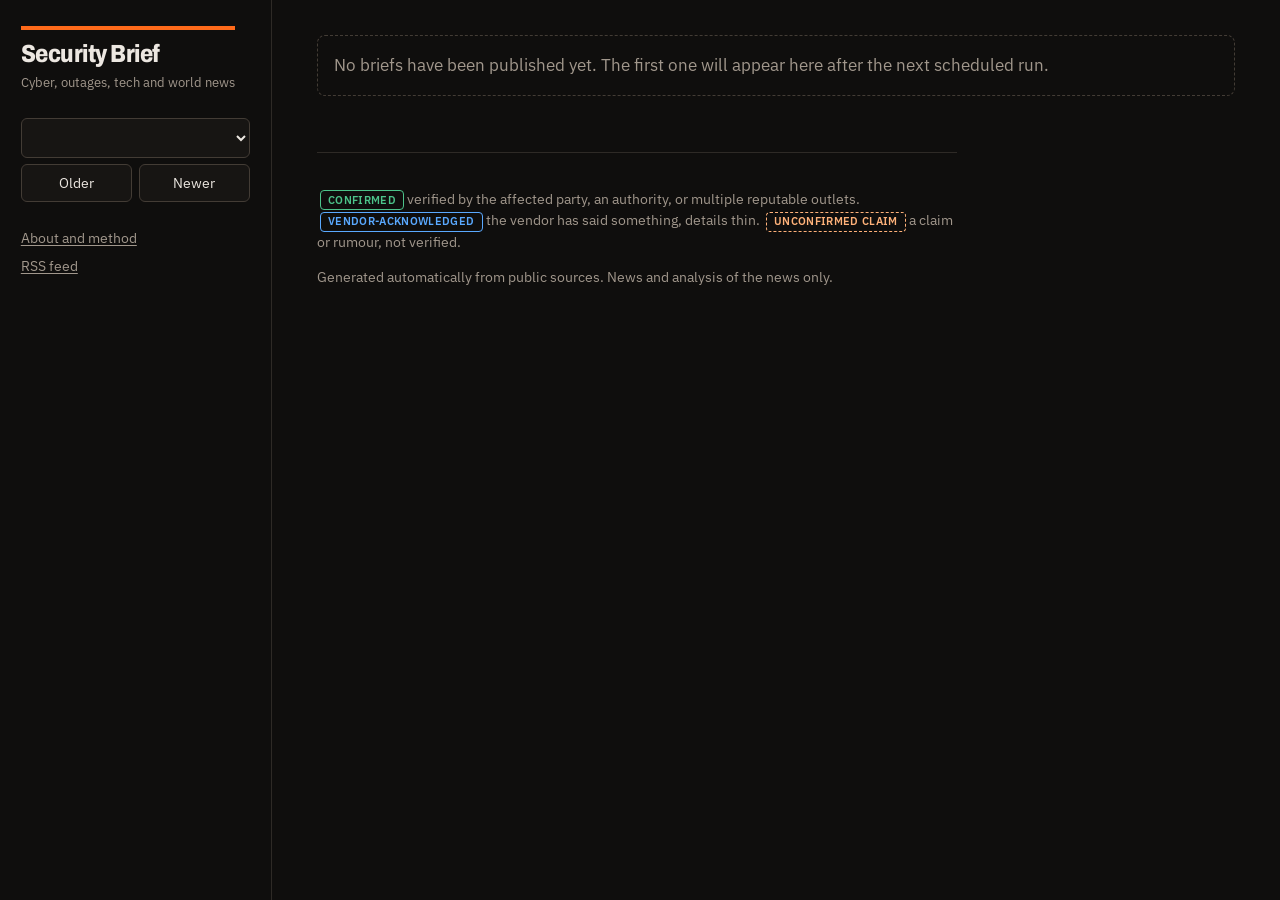
==== commit 3ca43bd1: "Add files via upload" ====
--- a/index.html
+++ b/index.html
@@ -6,7 +6,7 @@
 <meta name="color-scheme" content="dark">
 <meta name="theme-color" content="#0f0e0d">
 <title>Security Brief</title>
-<meta name="description" content="Daily cybersecurity, outage and global technology news, with analysis of the news.">
+<meta name="description" content="Daily cybersecurity, outage, technology and major international news, with analysis of the news.">
 <link rel="preconnect" href="https://fonts.googleapis.com">
 <link rel="preconnect" href="https://fonts.gstatic.com" crossorigin>
 <link rel="stylesheet" href="https://fonts.googleapis.com/css2?family=Archivo:wdth,wght@75..125,500..900&family=IBM+Plex+Sans:wght@400;500;600&display=swap">
@@ -18,7 +18,7 @@
 <div class="shell">
   <aside class="rail" aria-label="Navigation">
     <div class="rail-inner">
-      <a class="brand" href="#" id="brand">Security Brief<span class="brand-sub">Cyber, outages and global tech</span></a>
+      <a class="brand" href="#" id="brand">Security Brief<span class="brand-sub">Cyber, outages, tech and world news</span></a>
 
       <nav class="datenav" aria-label="Brief history">
         <select id="dateSelect" aria-label="Choose a brief"></select>
@@ -89,8 +89,16 @@
         <ul class="coming" id="coming"></ul>
       </section>
 
-      <div id="globalHeader" class="group-head" hidden><h2 class="group-title">Global tech</h2></div>
+      <div id="categoriesCyberTail"></div>
+
+      <div id="globalHeader" class="group-head" hidden><h2 class="group-title">World and technology</h2></div>
       <div id="categoriesGlobal"></div>
+
+      <section id="alsoSection" data-nav="Also reported" aria-labelledby="also-h" hidden>
+        <h2 id="also-h">Also reported</h2>
+        <p class="muted also-note">Headlines from the day's other clusters. Not independently researched or verified.</p>
+        <ul class="also" id="also"></ul>
+      </section>
 
       <section id="watchingSection" data-nav="Watching" aria-labelledby="watch-h" hidden>
         <h2 id="watch-h">Watching</h2>
--- a/style.css
+++ b/style.css
@@ -73,6 +73,7 @@
 .top-card p{margin:.7rem 0 0;color:#d6cfc7}
 .top-card .item-meta{padding:0}
 .top-card.lead{grid-row:span 2;padding:1.6rem 1.8rem 1.7rem;background:linear-gradient(180deg,var(--accent-bg),transparent 55%),var(--surface);border-color:#4a2a17}
+.top3[data-n="4"] .top-card.lead{grid-row:span 3}
 .top-card.lead .rank{color:var(--accent)}
 .top-card.lead h3{font-size:clamp(1.6rem,2.6vw,2.2rem);line-height:1.1;font-weight:800;font-stretch:85%;letter-spacing:-.02em}
 .top-card.lead p{font-size:1.05rem}
@@ -167,3 +168,9 @@
   .content{padding:1.5rem 1.1rem 2.5rem}
   .ongoing{grid-template-columns:1fr}
 }
+
+/* also reported */
+.also-note{margin:-.4rem 0 .8rem;font-size:.9rem}
+.also{list-style:none;margin:0;padding:0;columns:2 420px;column-gap:2rem}
+.also li{break-inside:avoid;padding:.55rem 0;border-bottom:1px solid var(--line);display:flex;flex-direction:column;gap:.15rem}
+.also a{font-weight:500}
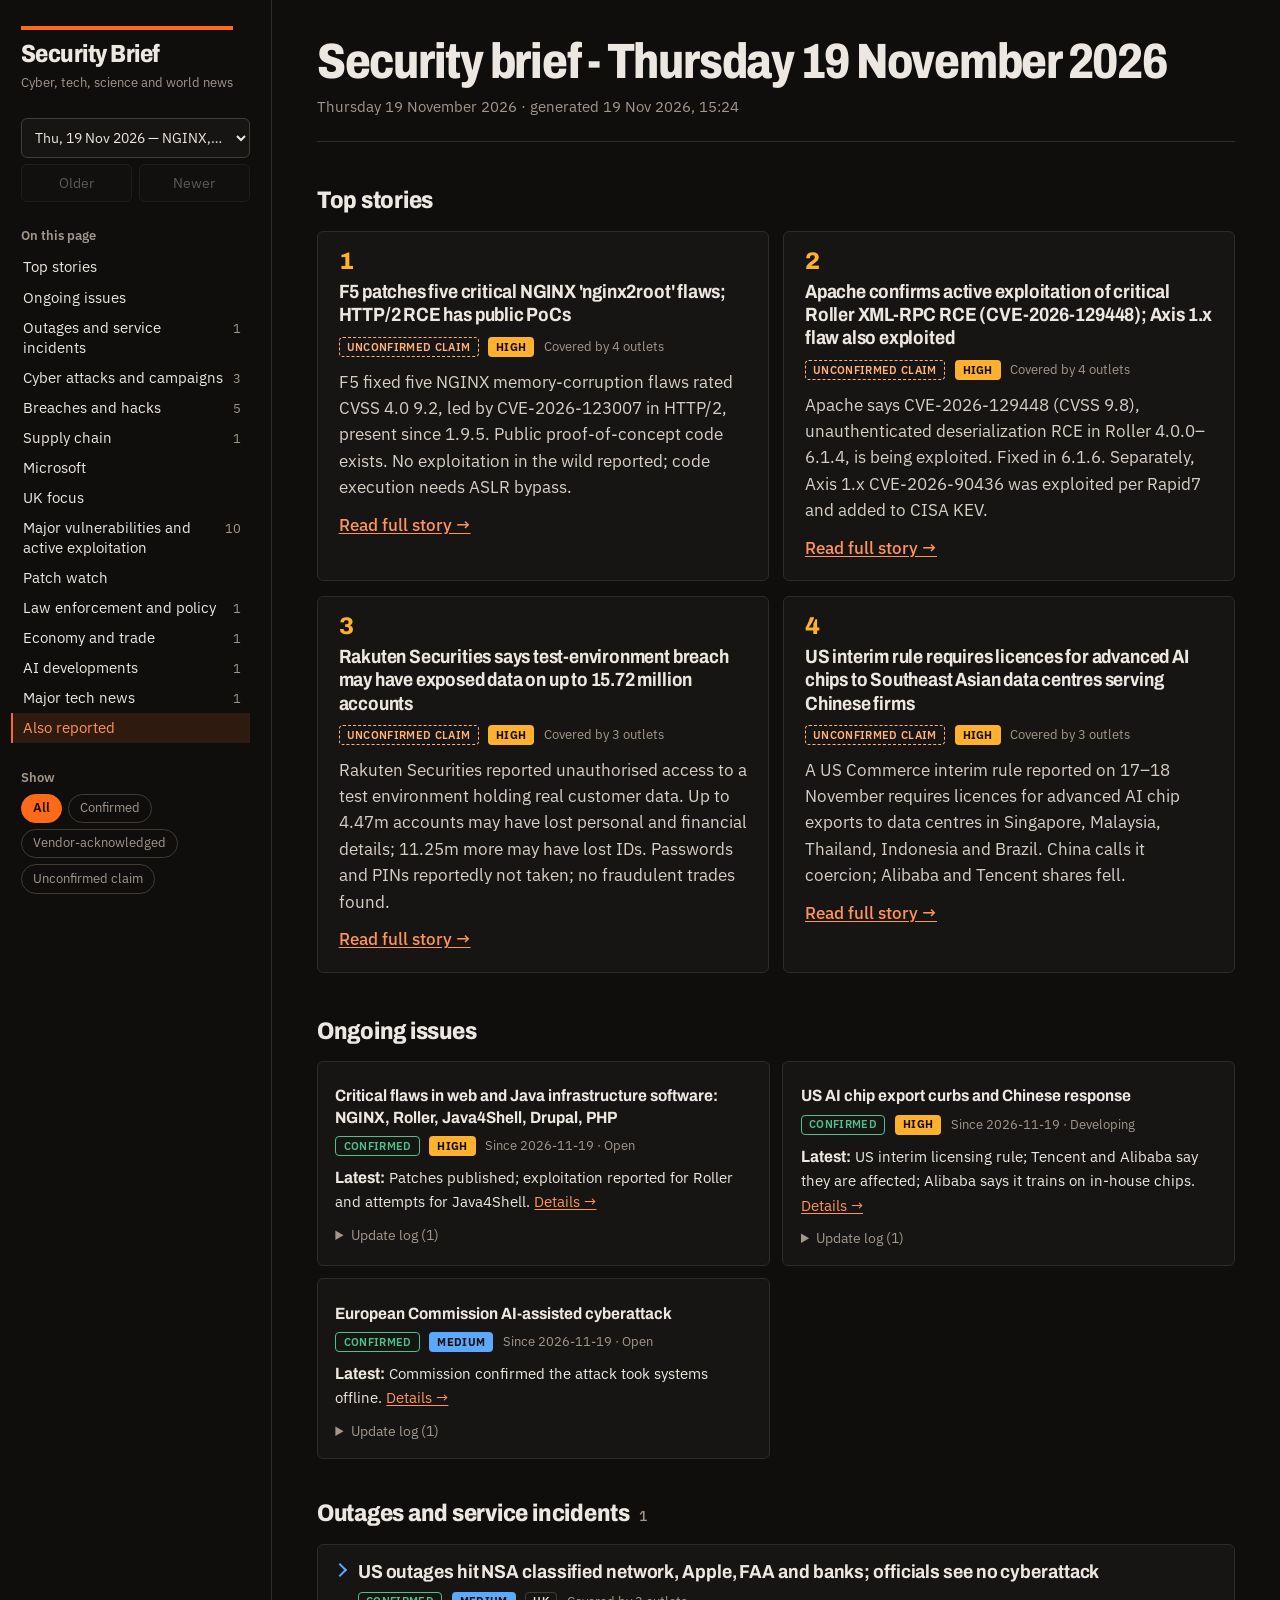
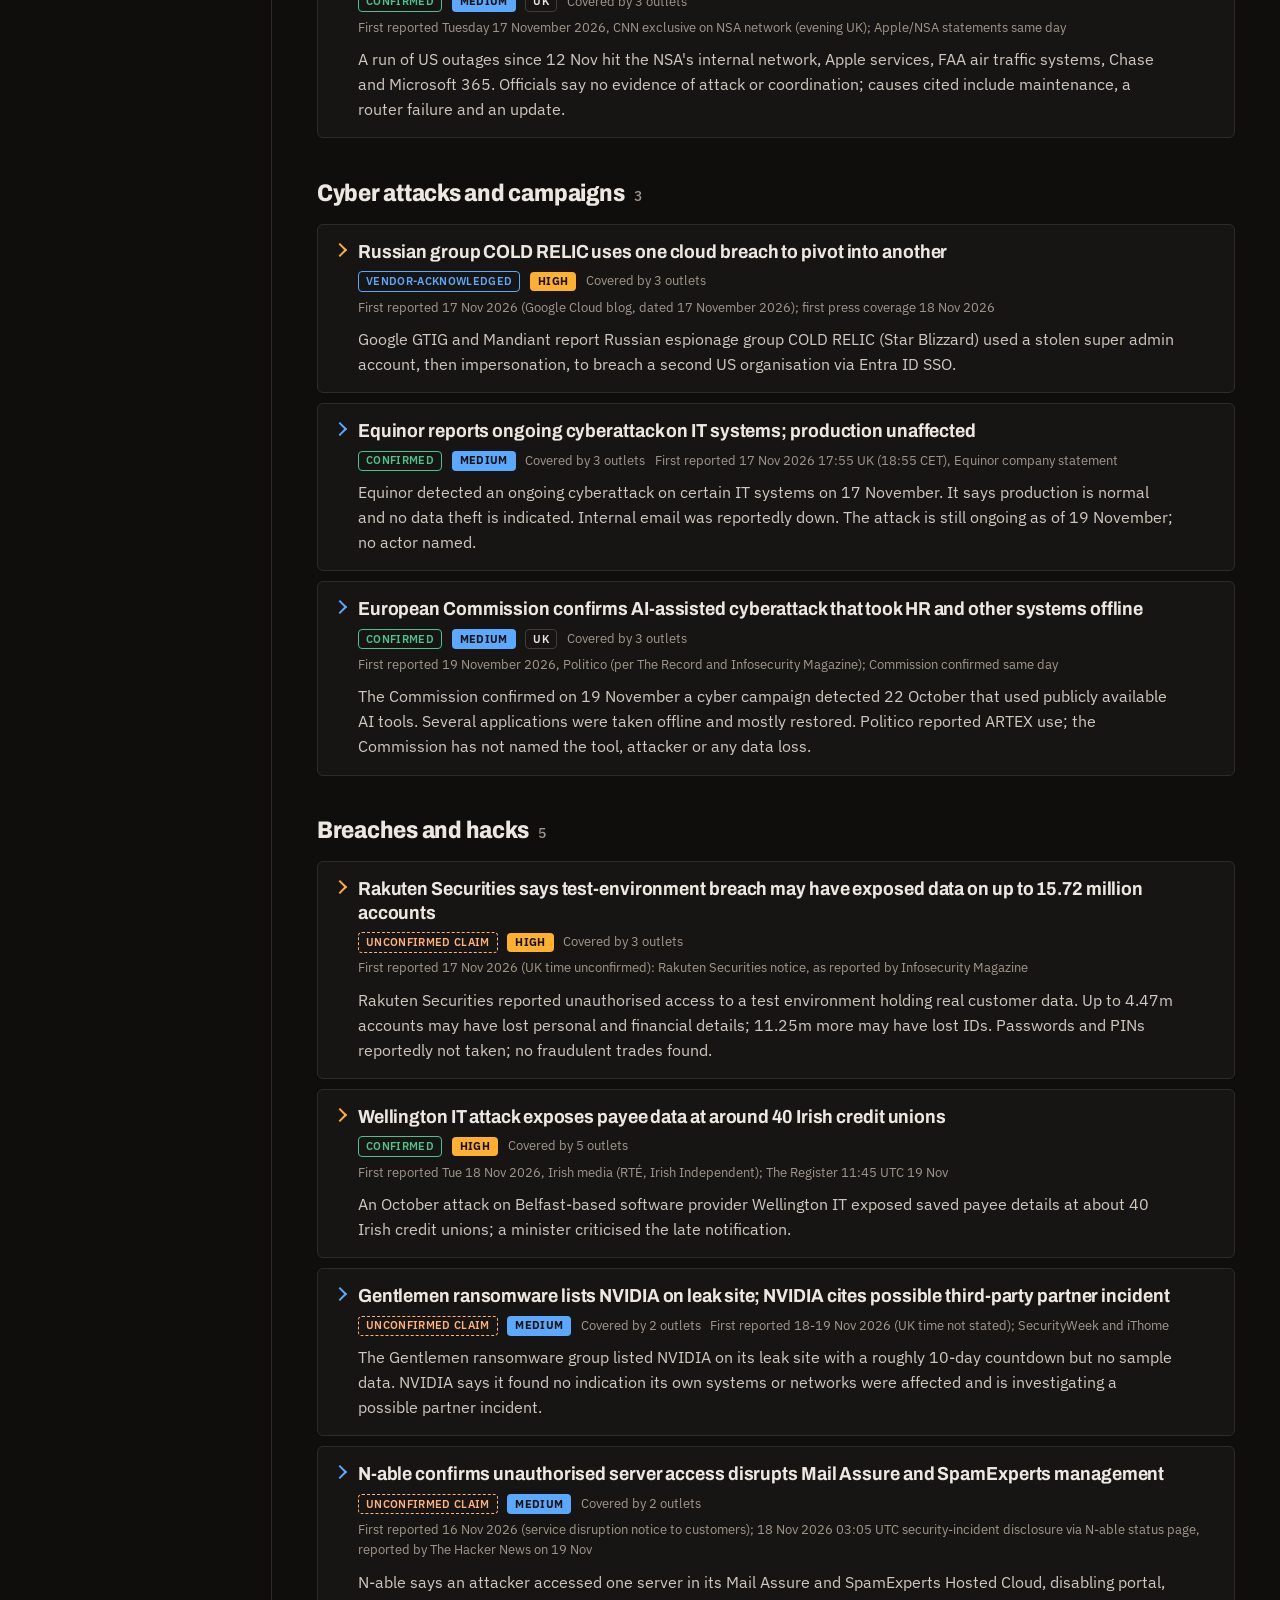
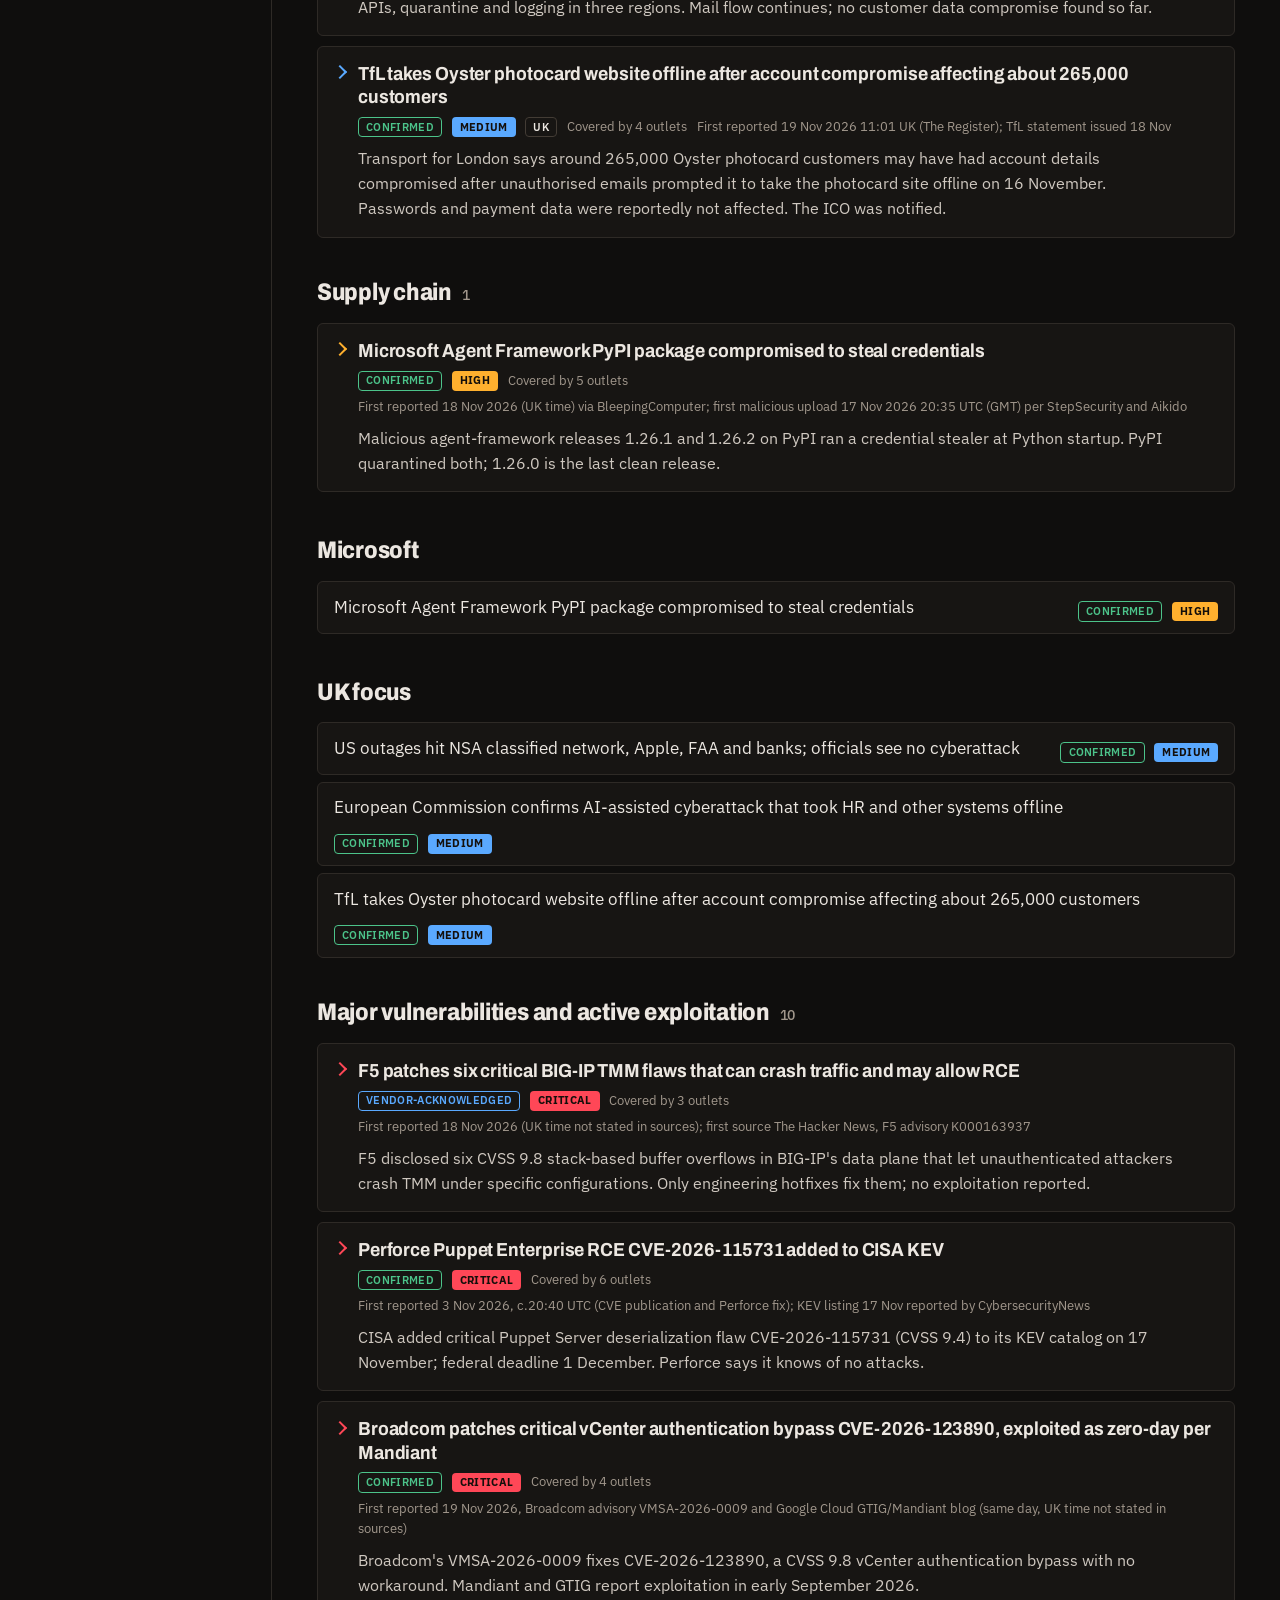
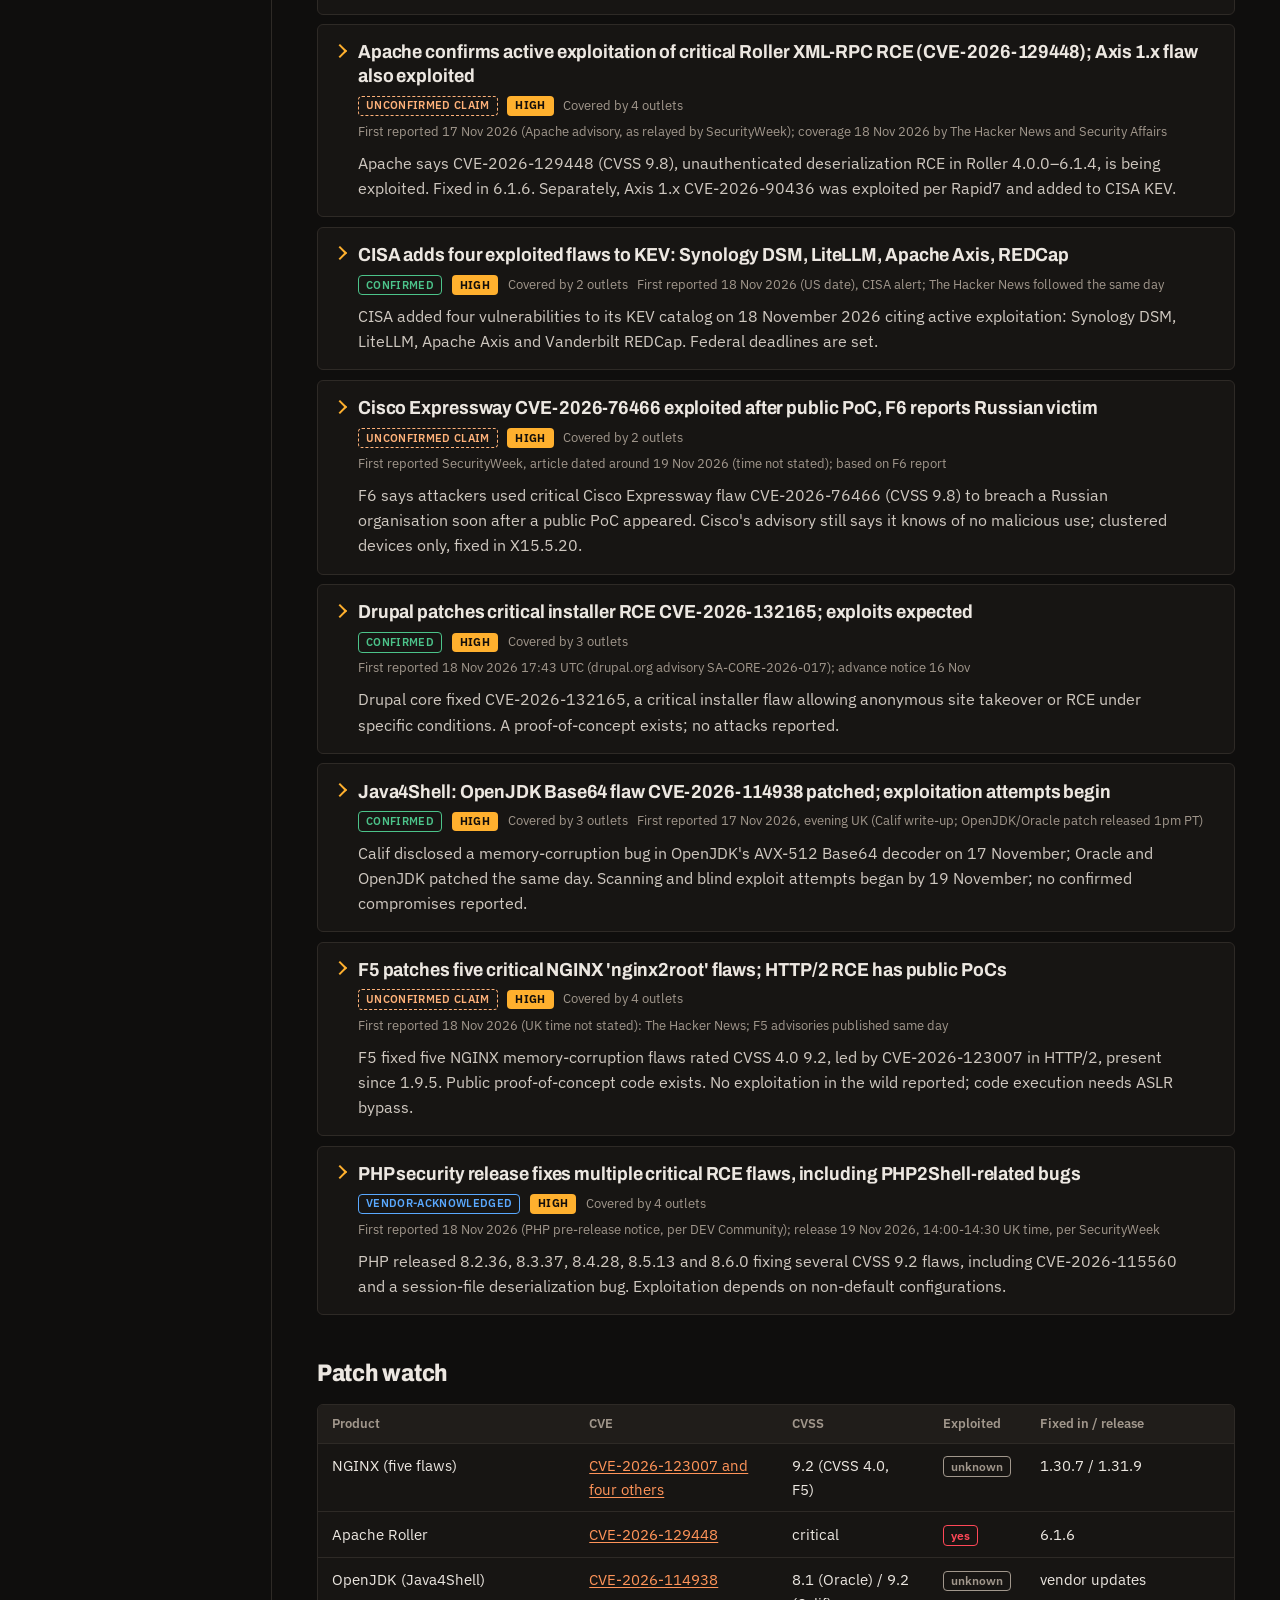
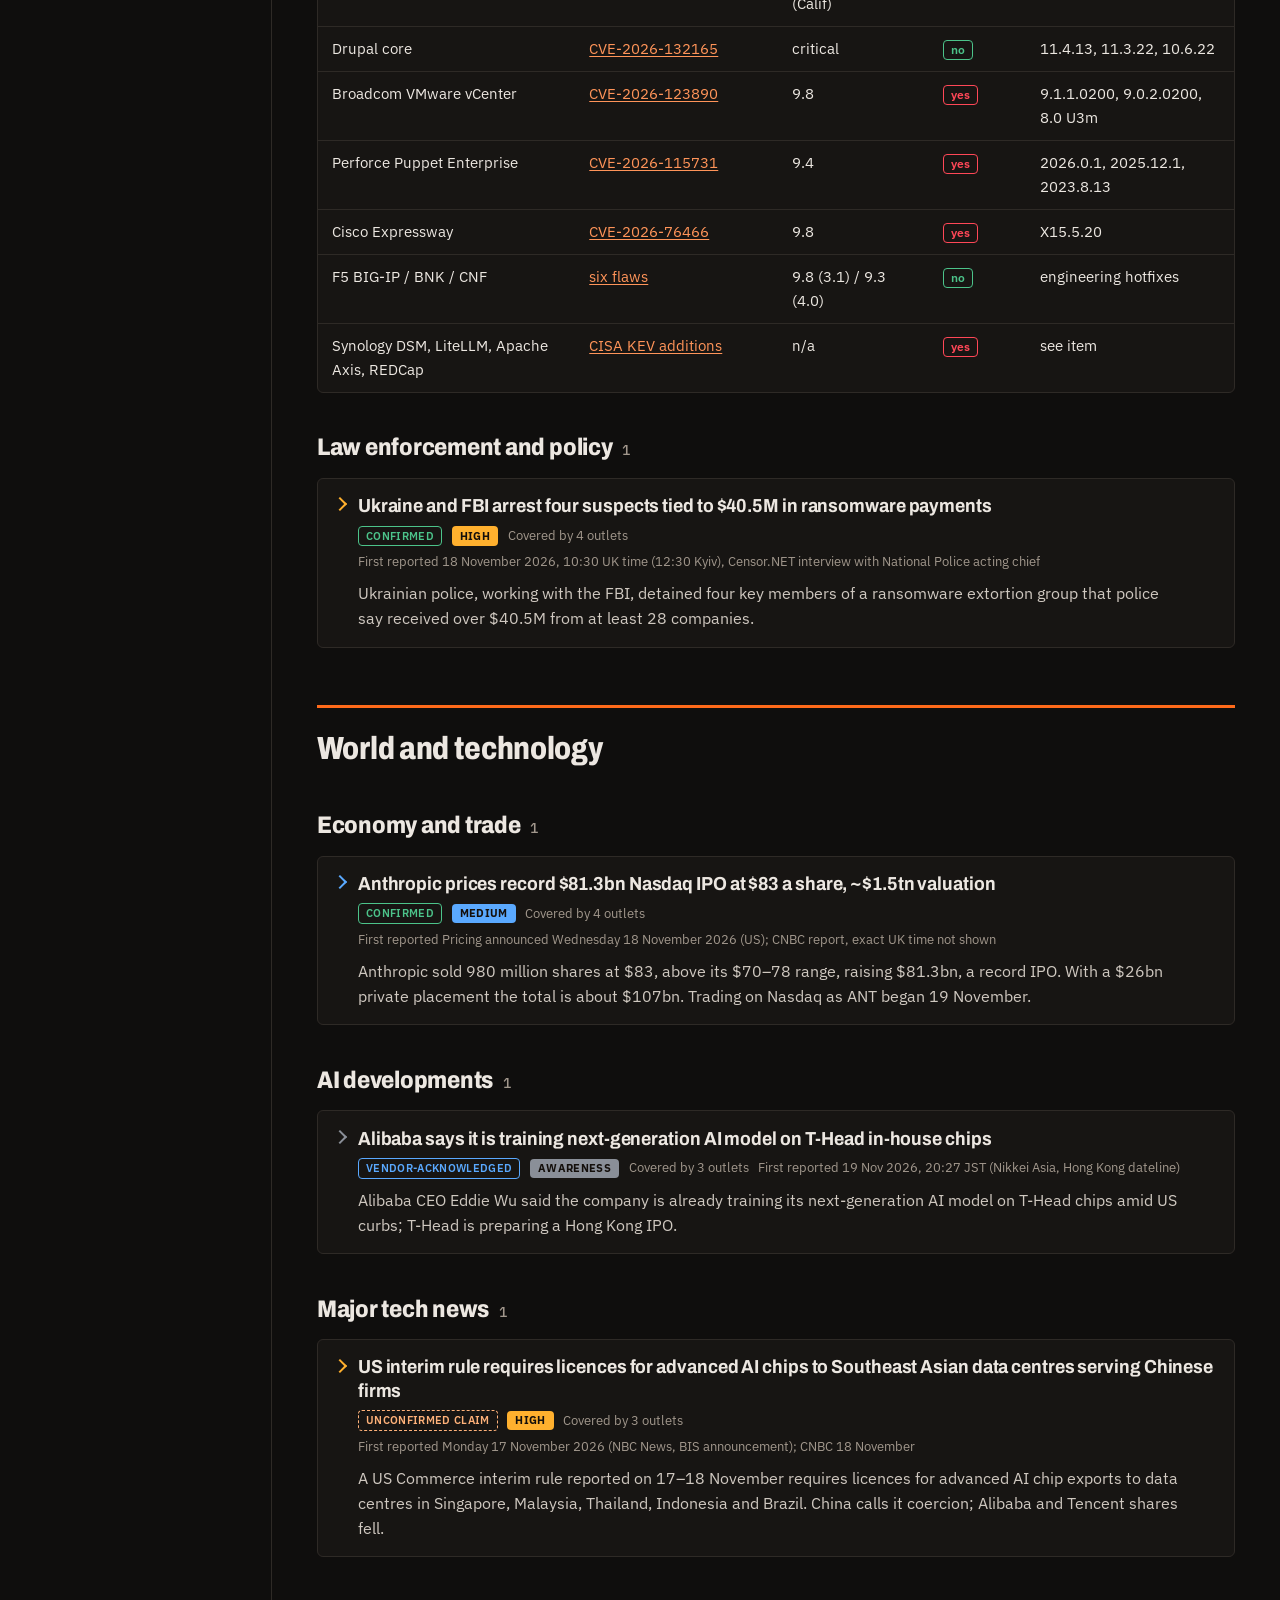
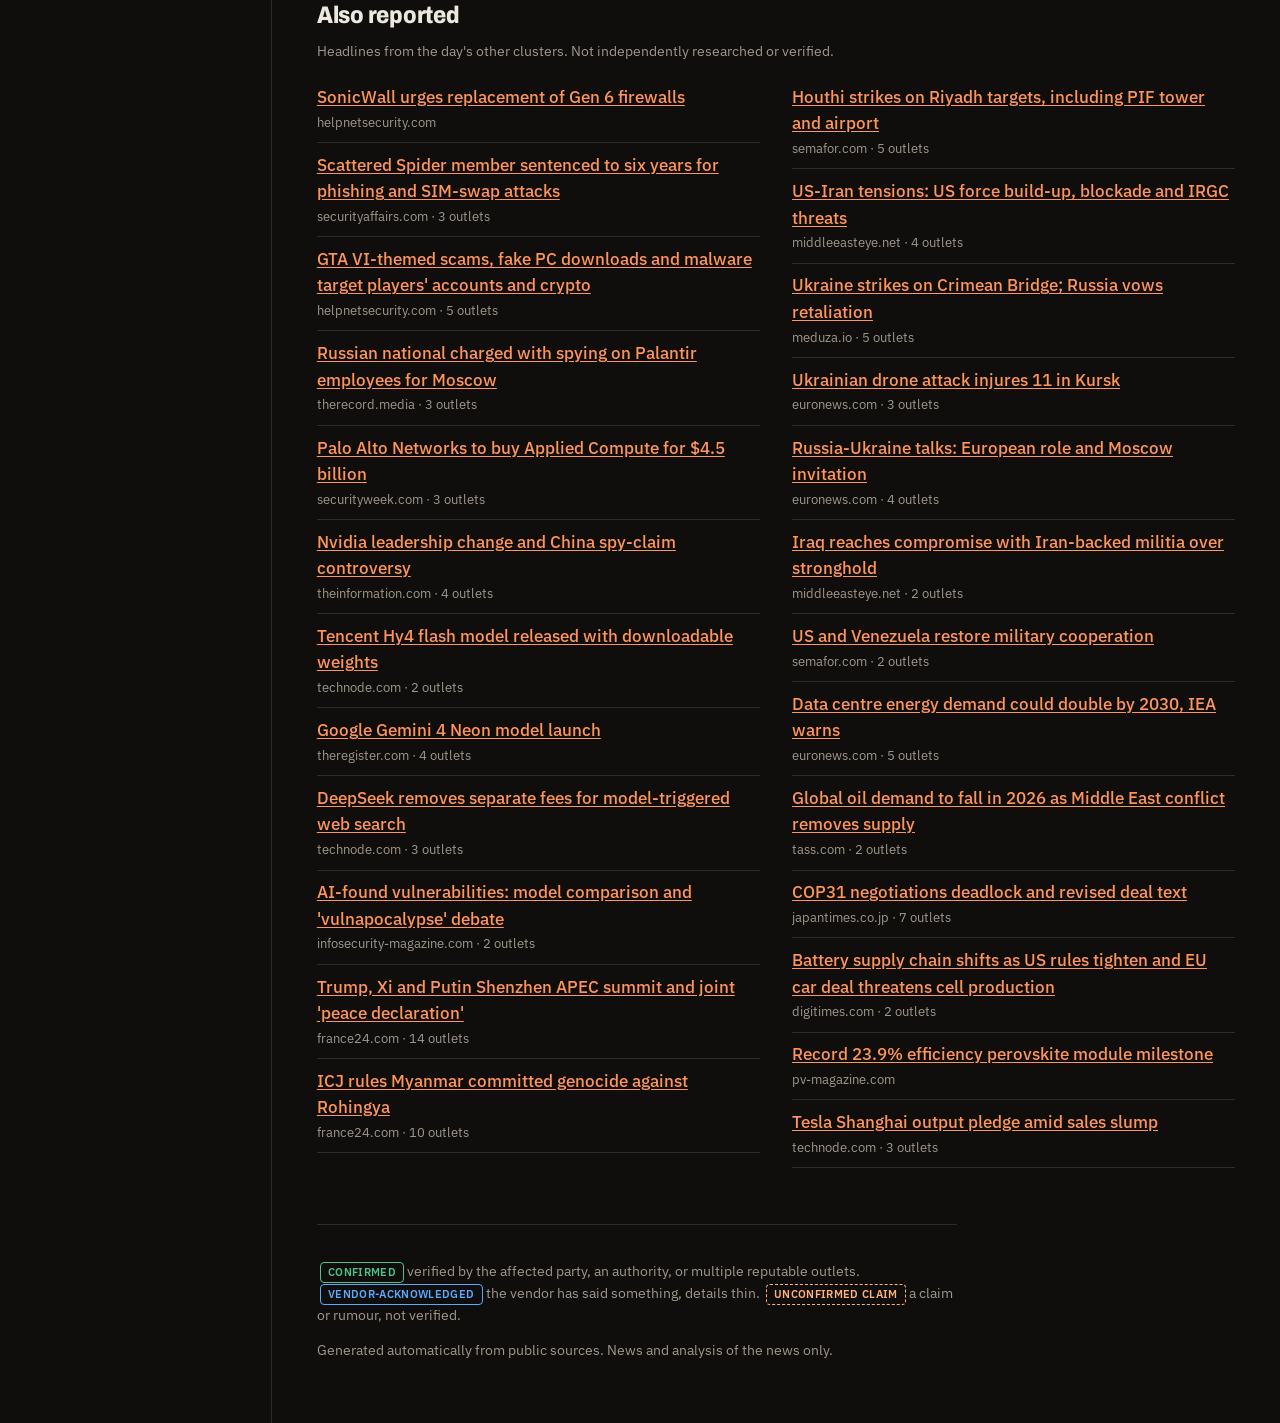
==== commit 48a7730c: "Add files via upload" ====
--- a/index.html
+++ b/index.html
@@ -6,7 +6,7 @@
 <meta name="color-scheme" content="dark">
 <meta name="theme-color" content="#0f0e0d">
 <title>Security Brief</title>
-<meta name="description" content="Daily cybersecurity, outage, technology and major international news, with analysis of the news.">
+<meta name="description" content="Daily cybersecurity, outage, technology, science and major international news. News only.">
 <link rel="preconnect" href="https://fonts.googleapis.com">
 <link rel="preconnect" href="https://fonts.gstatic.com" crossorigin>
 <link rel="stylesheet" href="https://fonts.googleapis.com/css2?family=Archivo:wdth,wght@75..125,500..900&family=IBM+Plex+Sans:wght@400;500;600&display=swap">
@@ -18,7 +18,7 @@
 <div class="shell">
   <aside class="rail" aria-label="Navigation">
     <div class="rail-inner">
-      <a class="brand" href="#" id="brand">Security Brief<span class="brand-sub">Cyber, outages, tech and world news</span></a>
+      <a class="brand" href="#" id="brand">Security Brief<span class="brand-sub">Cyber, tech, science and world news</span></a>
 
       <nav class="datenav" aria-label="Brief history">
         <select id="dateSelect" aria-label="Choose a brief"></select>
@@ -57,11 +57,6 @@
         <div class="top3" id="top3"></div>
       </section>
 
-      <section id="analysisSection" data-nav="Analysis" aria-labelledby="an-h" hidden>
-        <h2 id="an-h">Analysis</h2>
-        <ul class="analysis" id="analysis"></ul>
-      </section>
-
       <section id="ongoingSection" data-nav="Ongoing issues" aria-labelledby="ong-h" hidden>
         <h2 id="ong-h">Ongoing issues</h2>
         <div class="ongoing" id="ongoing"></div>
@@ -78,6 +73,8 @@
         <h2 id="uk-h">UK focus</h2>
         <div id="uk"></div>
       </section>
+
+      <div id="categoriesVuln"></div>
 
       <section id="patchSection" data-nav="Patch watch" aria-labelledby="patch-h" hidden>
         <h2 id="patch-h">Patch watch</h2>
@@ -100,10 +97,7 @@
         <ul class="also" id="also"></ul>
       </section>
 
-      <section id="watchingSection" data-nav="Watching" aria-labelledby="watch-h" hidden>
-        <h2 id="watch-h">Watching</h2>
-        <ul class="plain" id="watching"></ul>
-      </section>
+      <div id="categoriesNature"></div>
     </article>
 
     <footer class="site-footer">
--- a/style.css
+++ b/style.css
@@ -66,23 +66,14 @@
 [data-sev="Critical"]{--sevc:var(--crit)} [data-sev="High"]{--sevc:var(--high)} [data-sev="Medium"]{--sevc:var(--med)} [data-sev="Low"]{--sevc:var(--low)} [data-sev="Awareness"]{--sevc:var(--aware)}
 
 /* ---------- top stories ---------- */
-.top3{display:grid;grid-template-columns:minmax(0,1.55fr) minmax(0,1fr);gap:.9rem}
+.top3{display:grid;grid-template-columns:repeat(2,minmax(0,1fr));gap:.9rem}
 .top-card{position:relative;background:var(--surface);border:1px solid var(--line);border-radius:6px;padding:1.1rem 1.3rem 1.2rem}
 .top-card .rank{font:800 1.5rem/1 var(--display);color:var(--sevc,var(--muted));display:block;margin-bottom:.45rem}
 .top-card h3{margin:0 0 .65rem;font-size:1.2rem;line-height:1.2;font-weight:700}
 .top-card p{margin:.7rem 0 0;color:#d6cfc7}
 .top-card .item-meta{padding:0}
-.top-card.lead{grid-row:span 2;padding:1.6rem 1.8rem 1.7rem;background:linear-gradient(180deg,var(--accent-bg),transparent 55%),var(--surface);border-color:#4a2a17}
-.top3[data-n="4"] .top-card.lead{grid-row:span 3}
-.top-card.lead .rank{color:var(--accent)}
-.top-card.lead h3{font-size:clamp(1.6rem,2.6vw,2.2rem);line-height:1.1;font-weight:800;font-stretch:85%;letter-spacing:-.02em}
-.top-card.lead p{font-size:1.05rem}
 .top-card a{font-weight:500}
 
-/* ---------- analysis ---------- */
-.analysis{list-style:none;margin:0;padding:0;display:grid;grid-template-columns:repeat(auto-fit,minmax(300px,1fr));gap:1.8rem 2.2rem}
-.analysis li{border-top:2px solid var(--accent);padding-top:.8rem;max-width:62ch}
-.analysis strong{display:block;font:700 1.12rem/1.25 var(--display);font-stretch:90%;margin-bottom:.35rem}
 
 /* ---------- ongoing ---------- */
 .ongoing{display:grid;grid-template-columns:repeat(auto-fill,minmax(340px,1fr));gap:.8rem}
@@ -149,7 +140,6 @@
 /* ---------- narrow screens ---------- */
 @media (max-width:1100px){
   .top3{grid-template-columns:1fr}
-  .top-card.lead{grid-row:auto}
   .item-body{grid-template-columns:1fr}
   .col-side{border-left:0;padding-left:0;border-top:1px solid var(--line);margin-top:.6rem}
 }
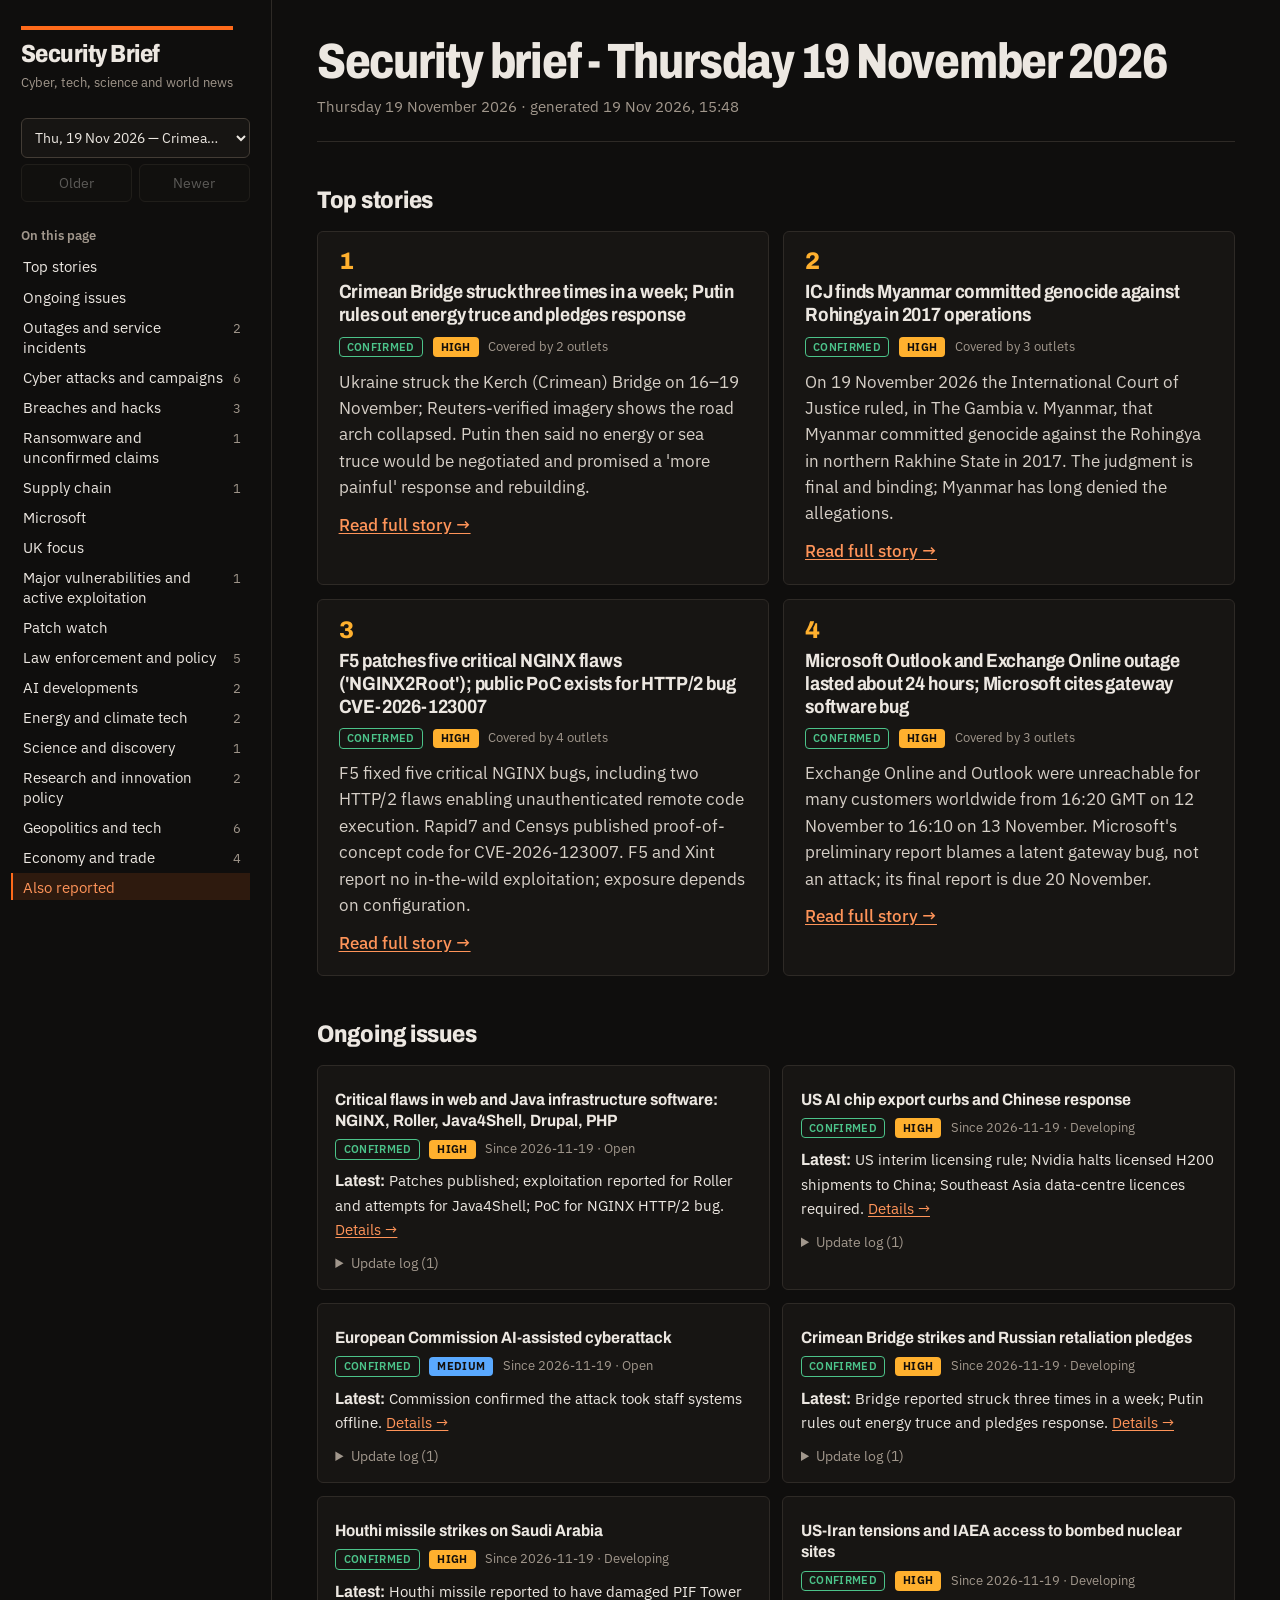
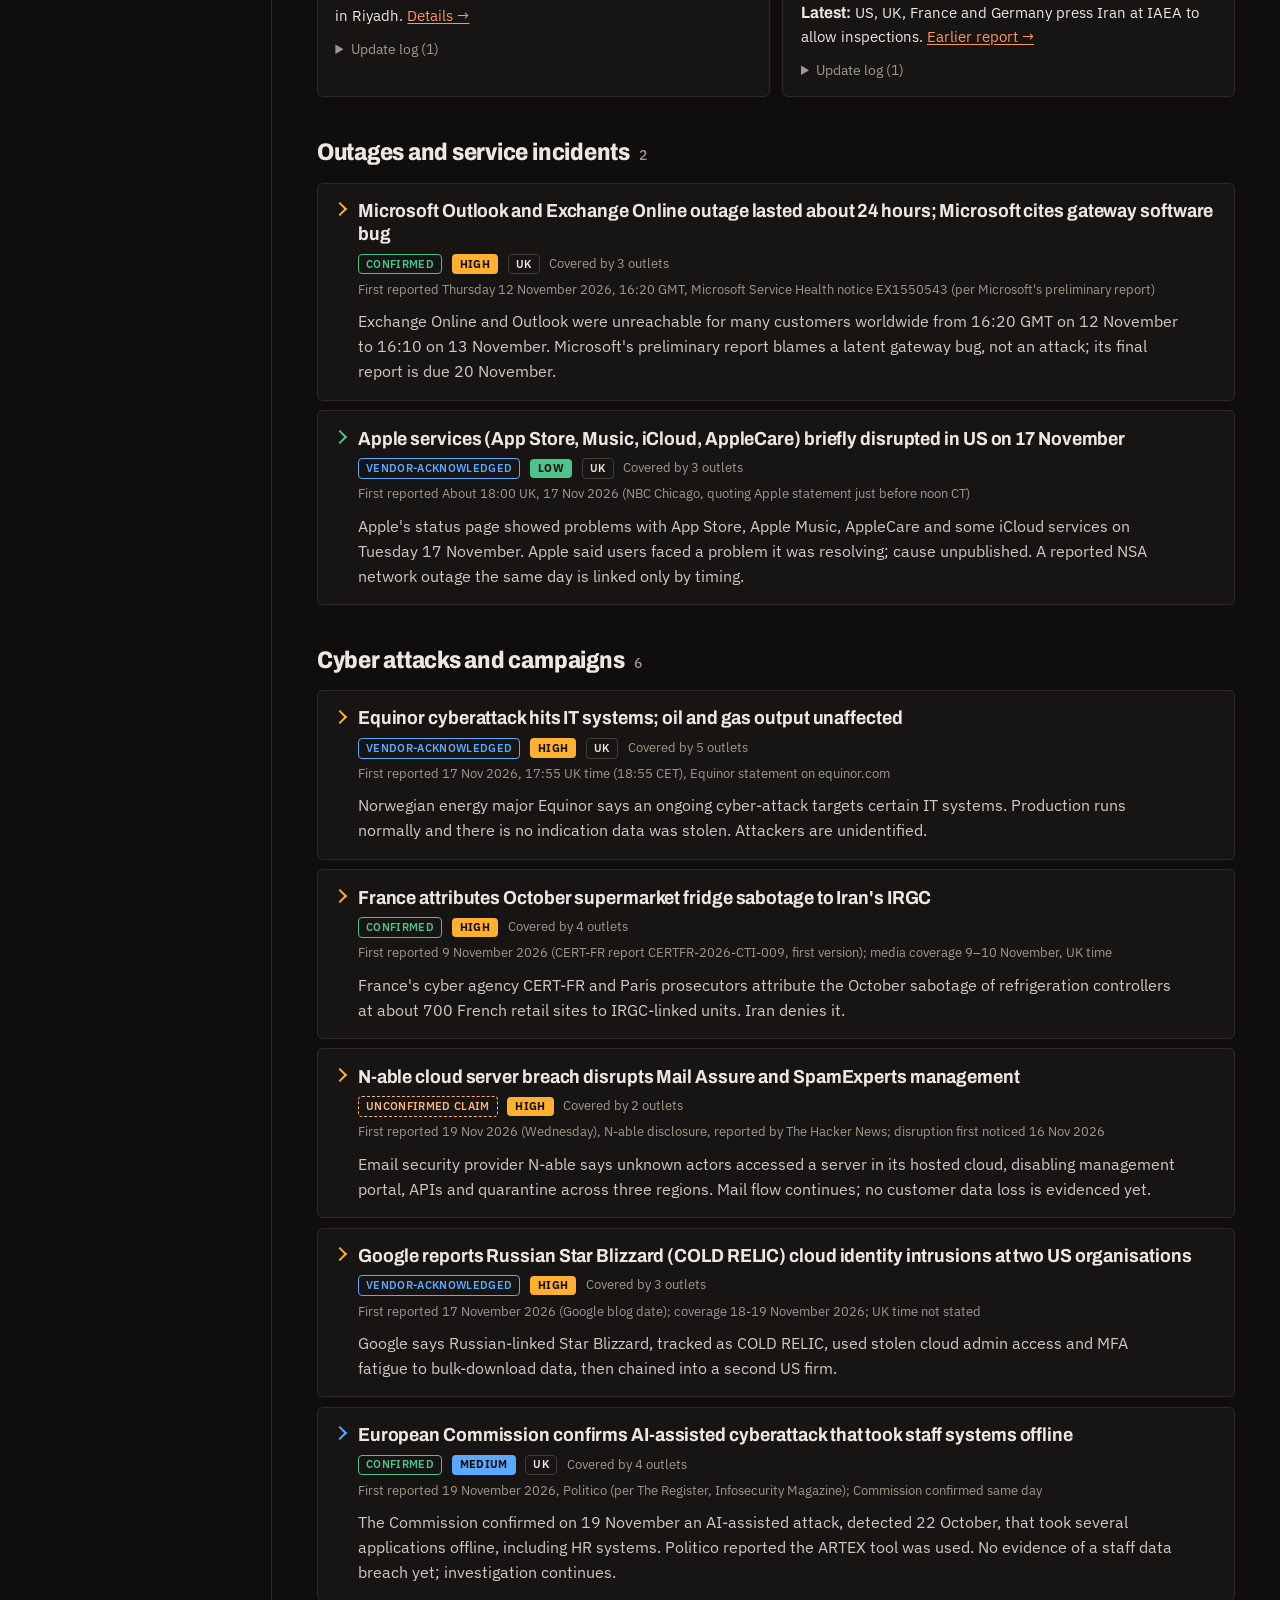
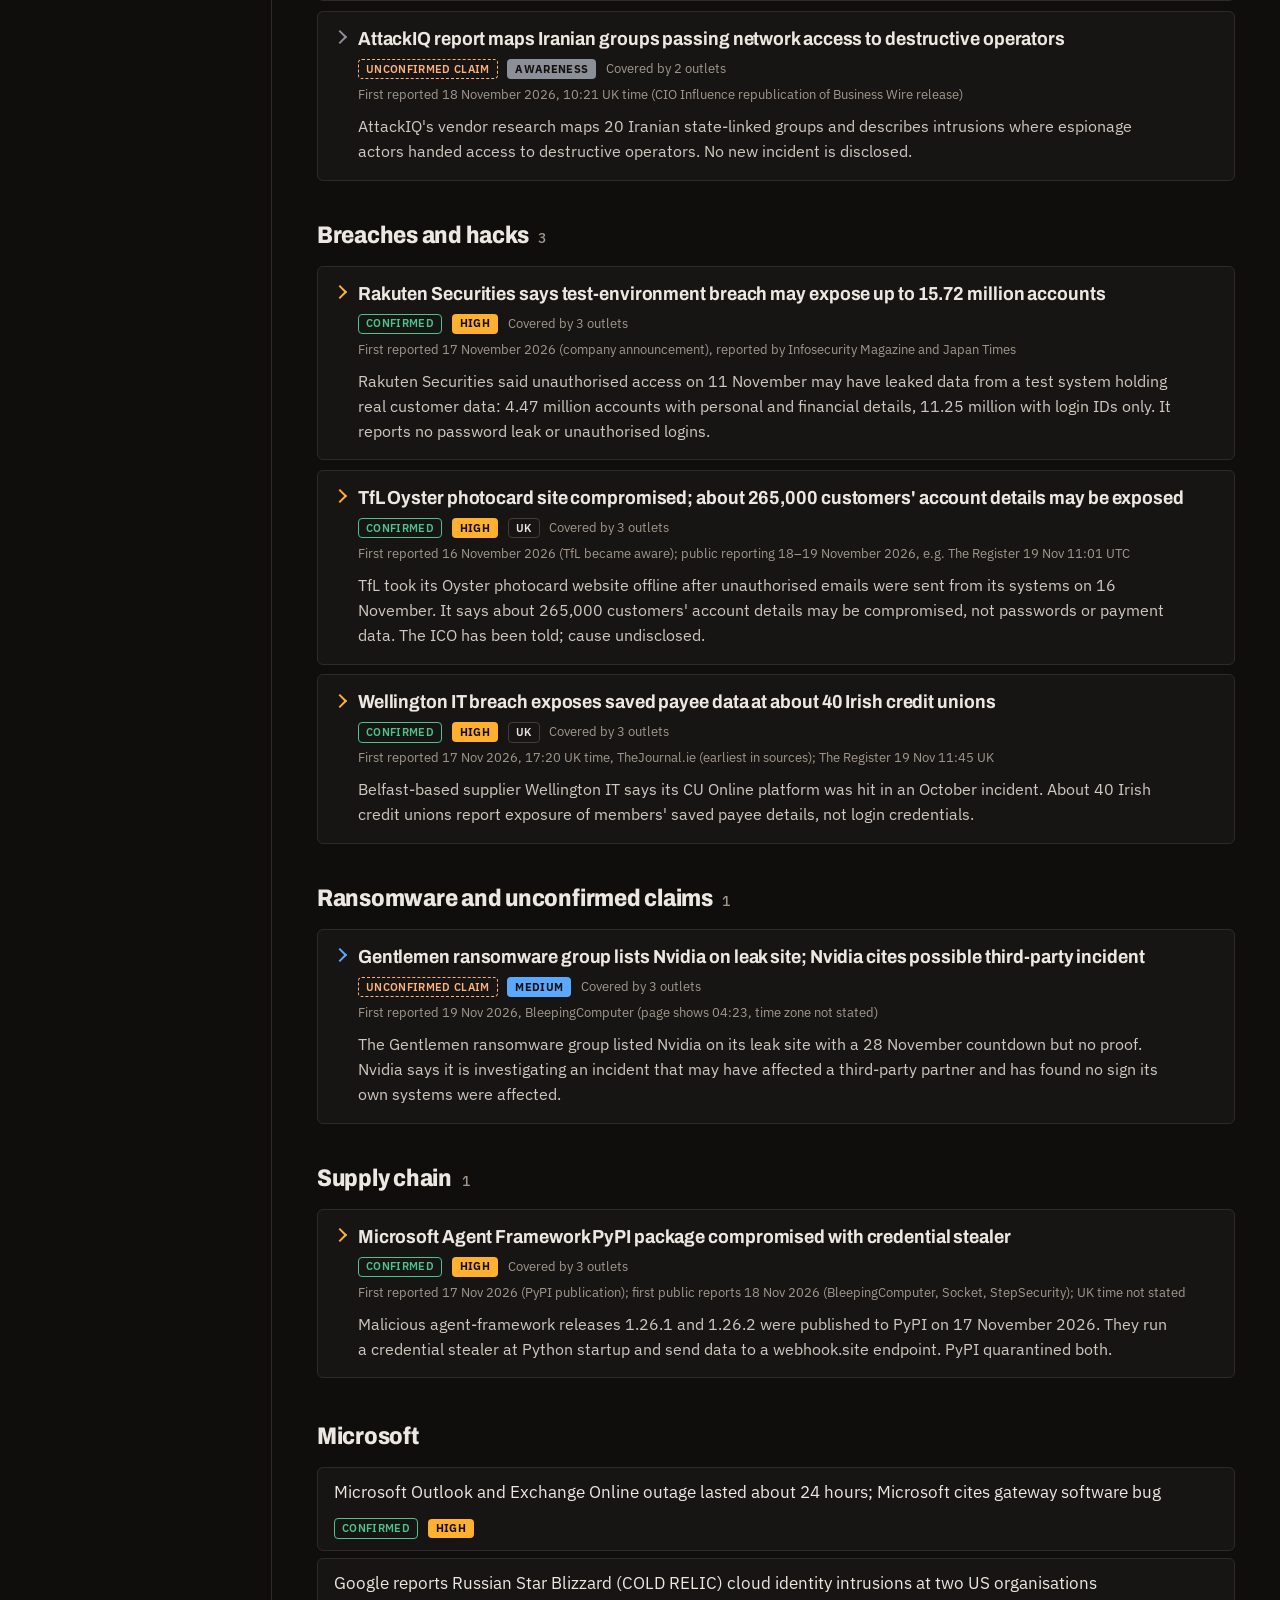
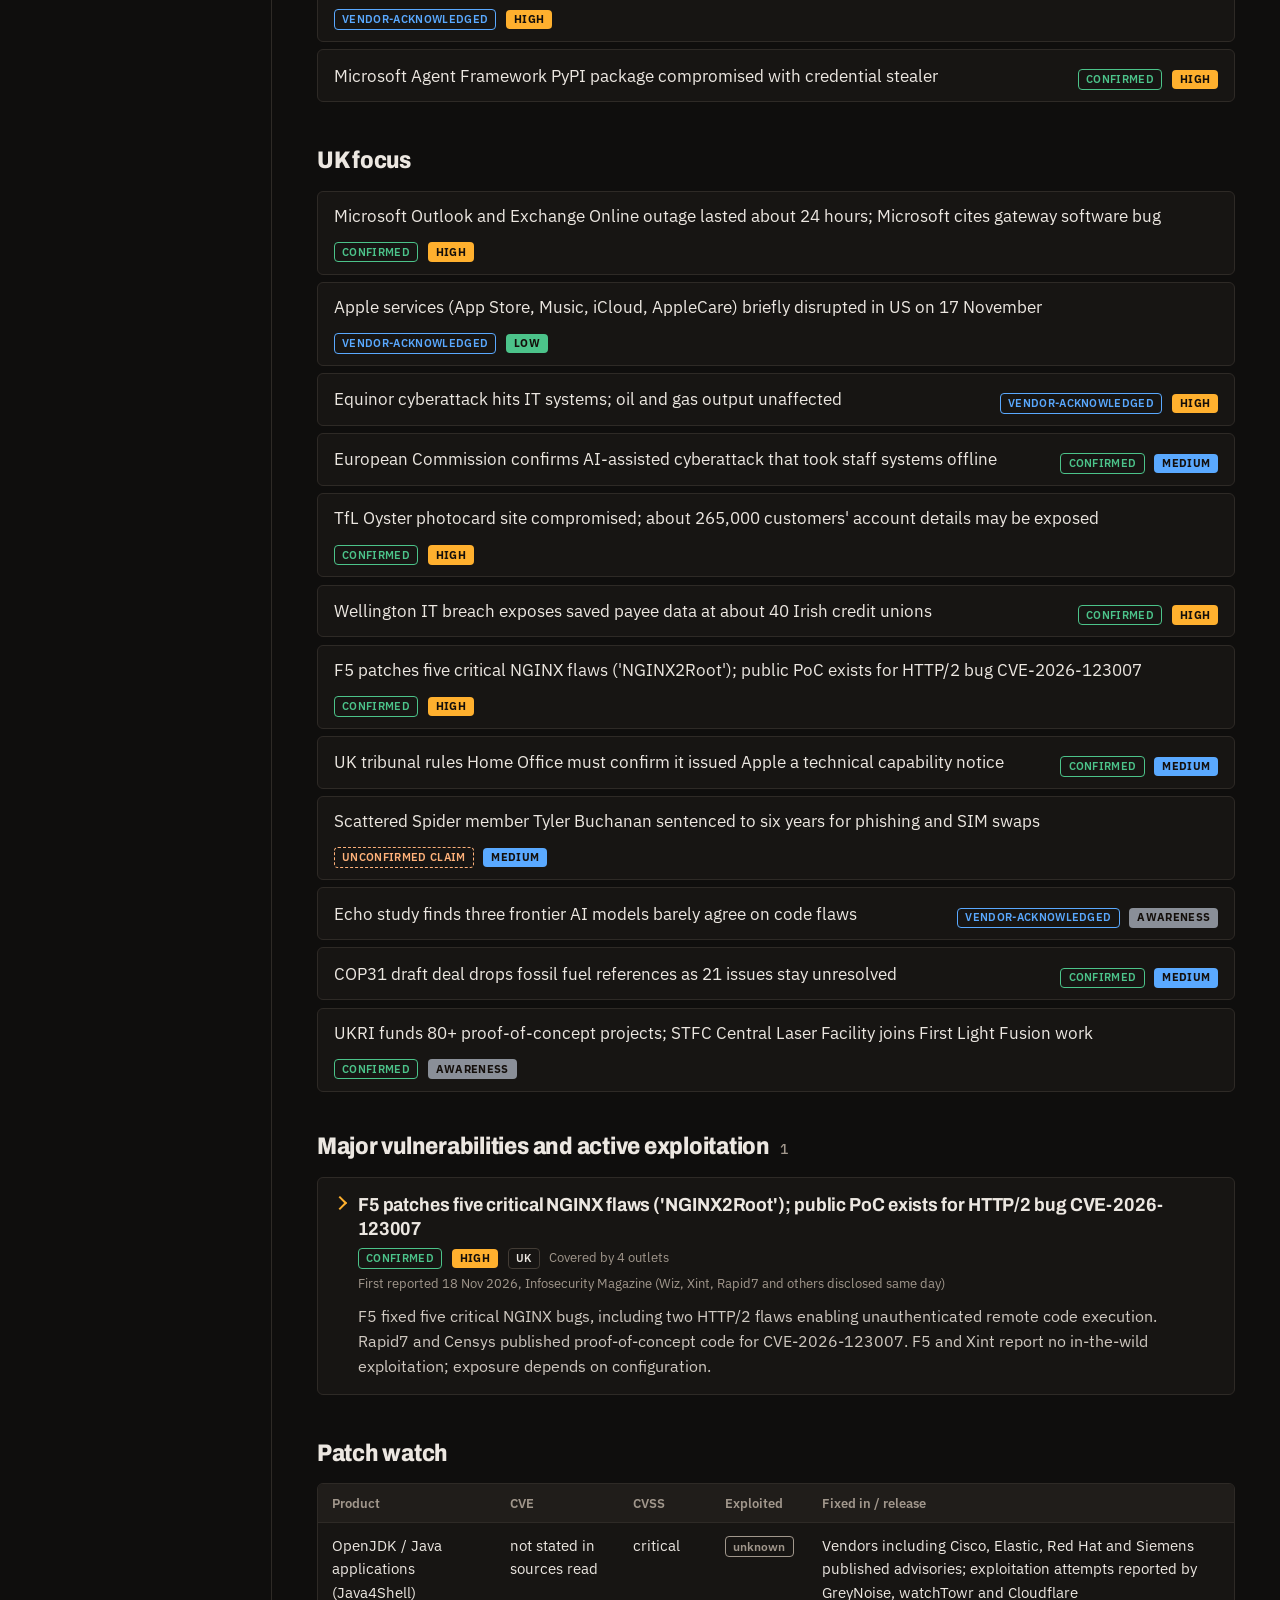
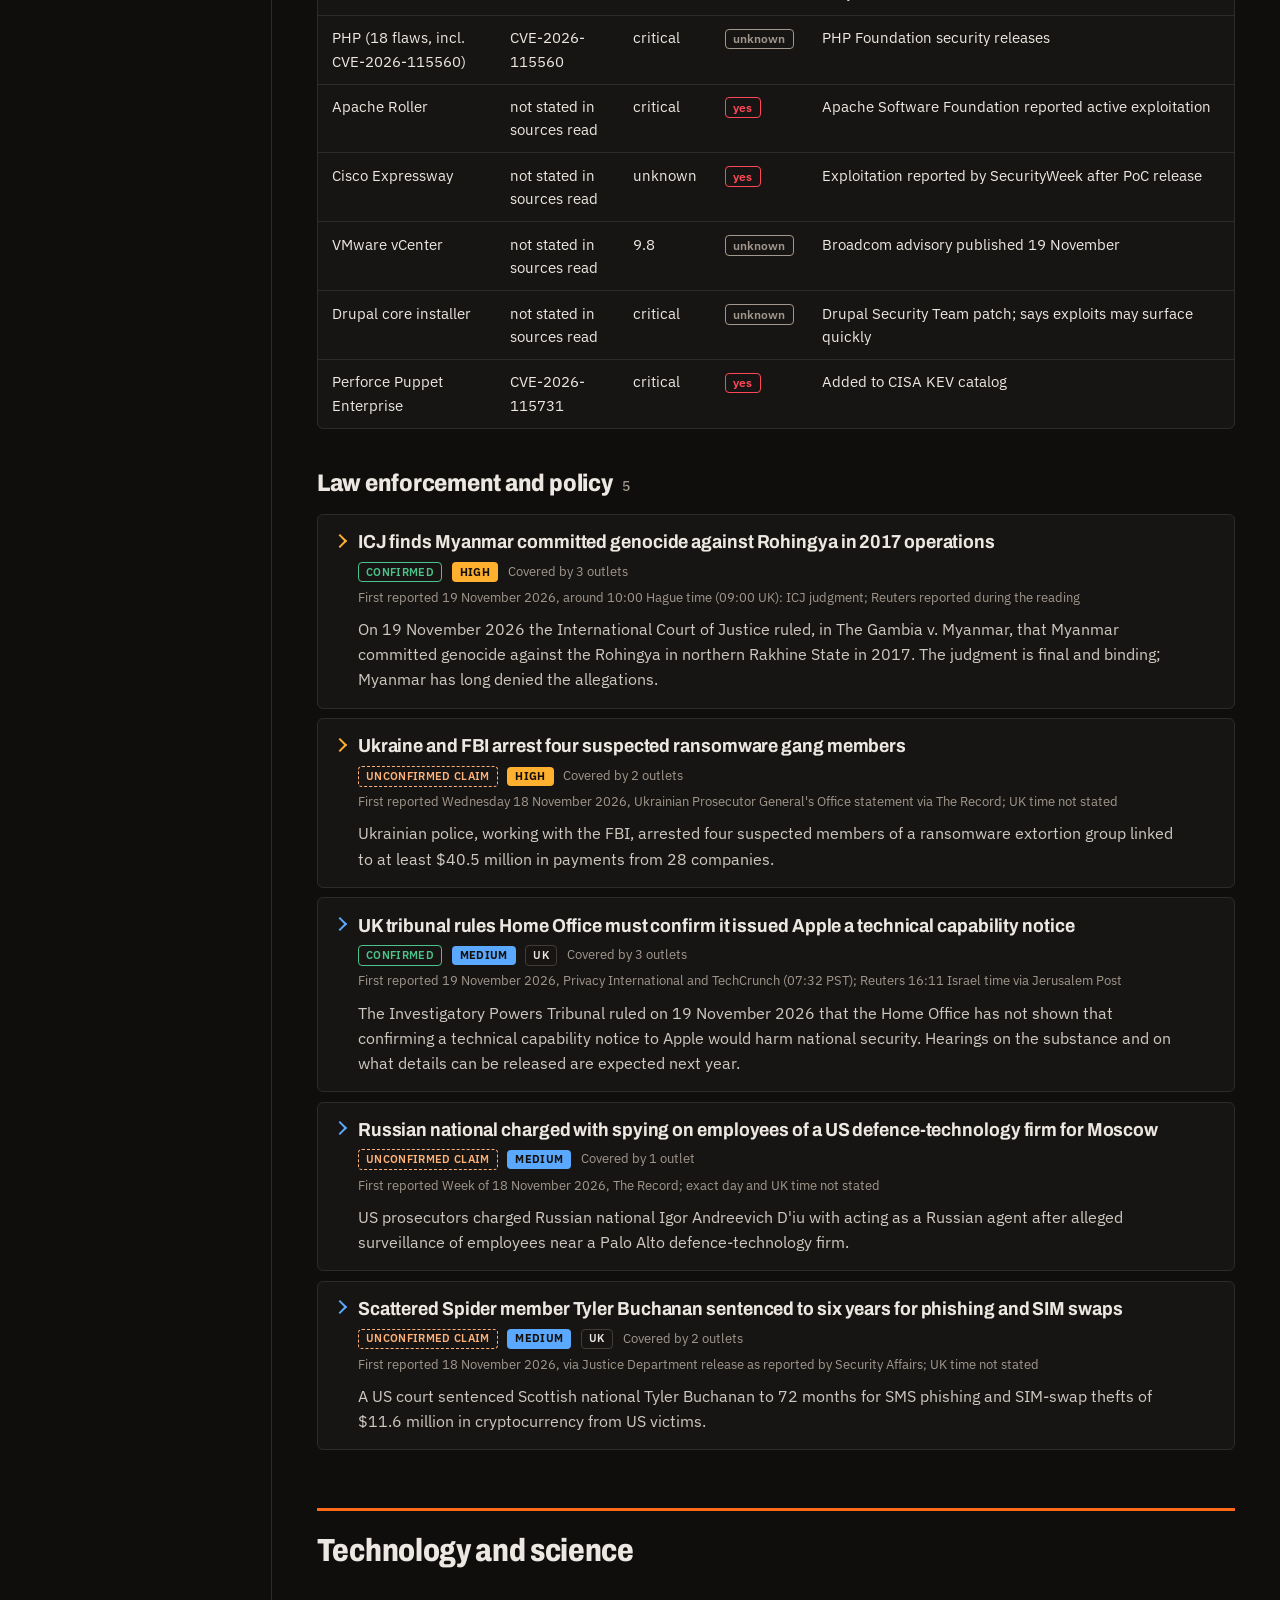
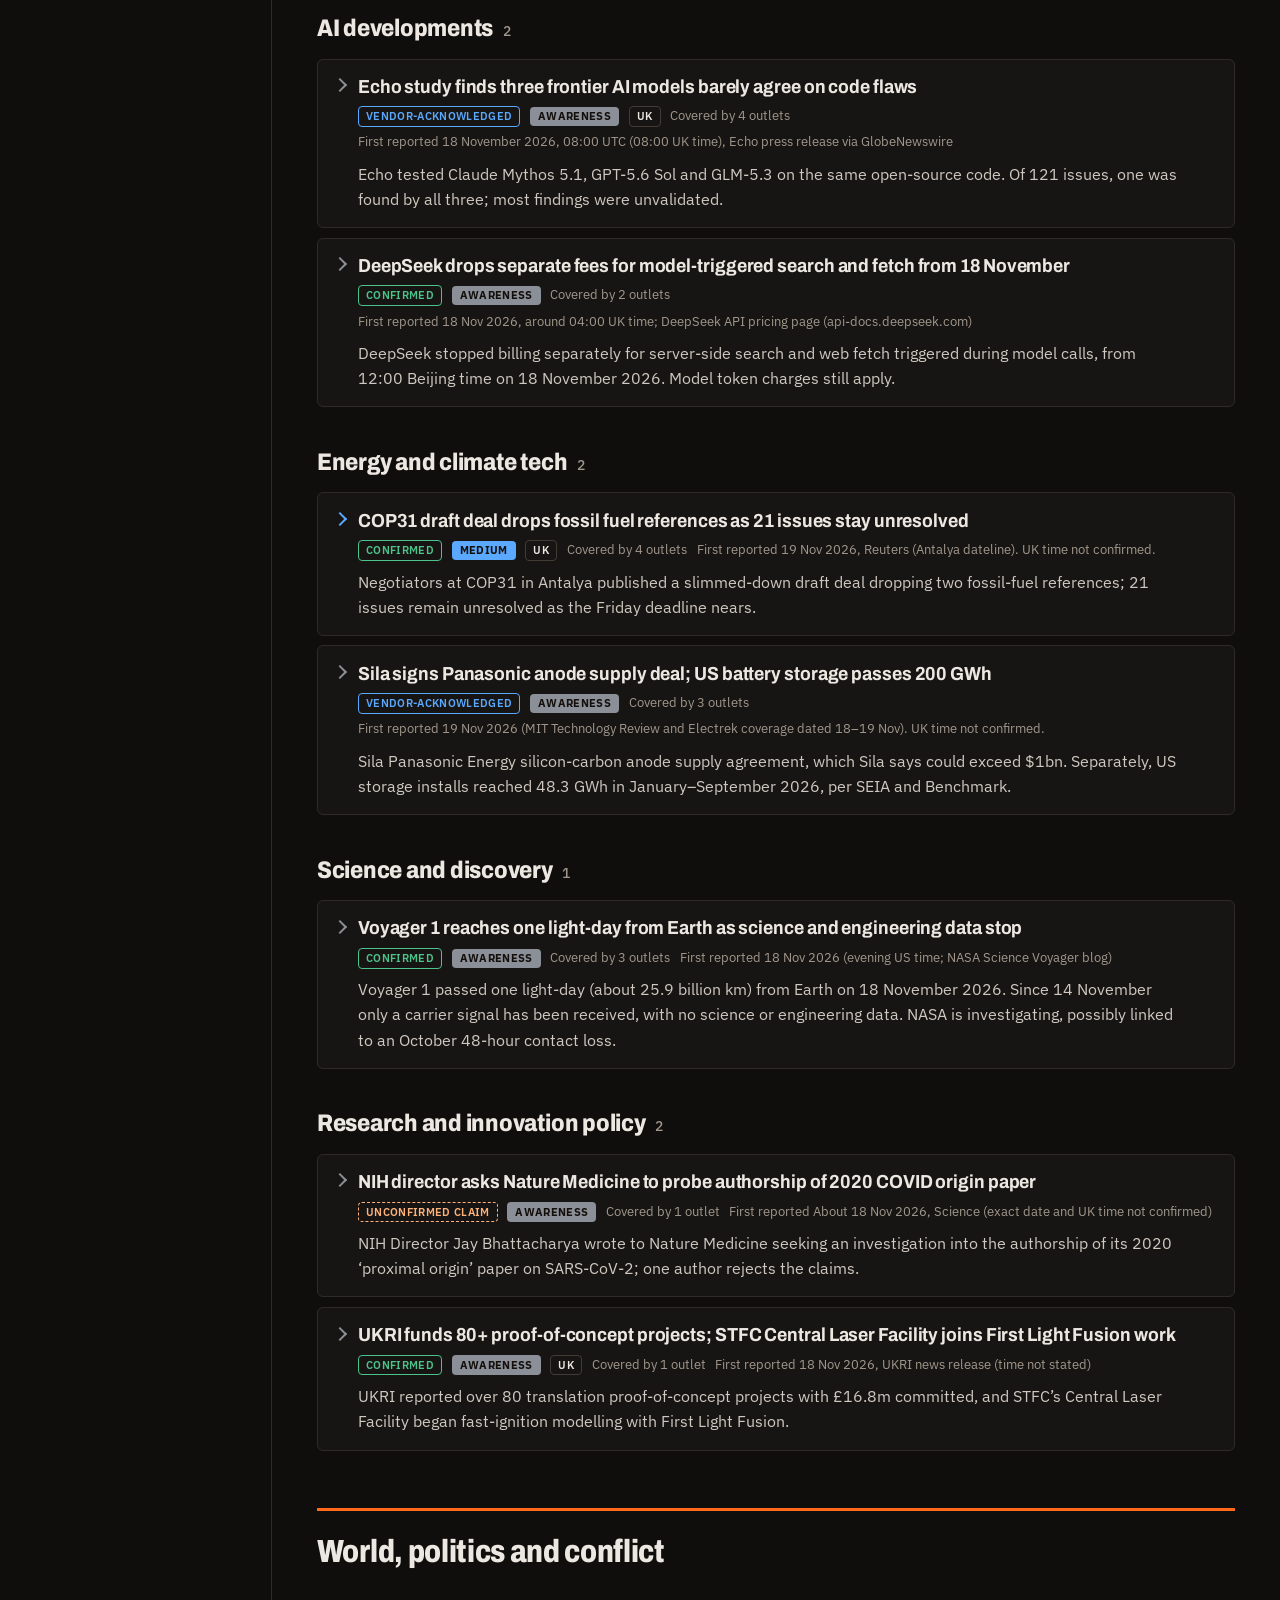
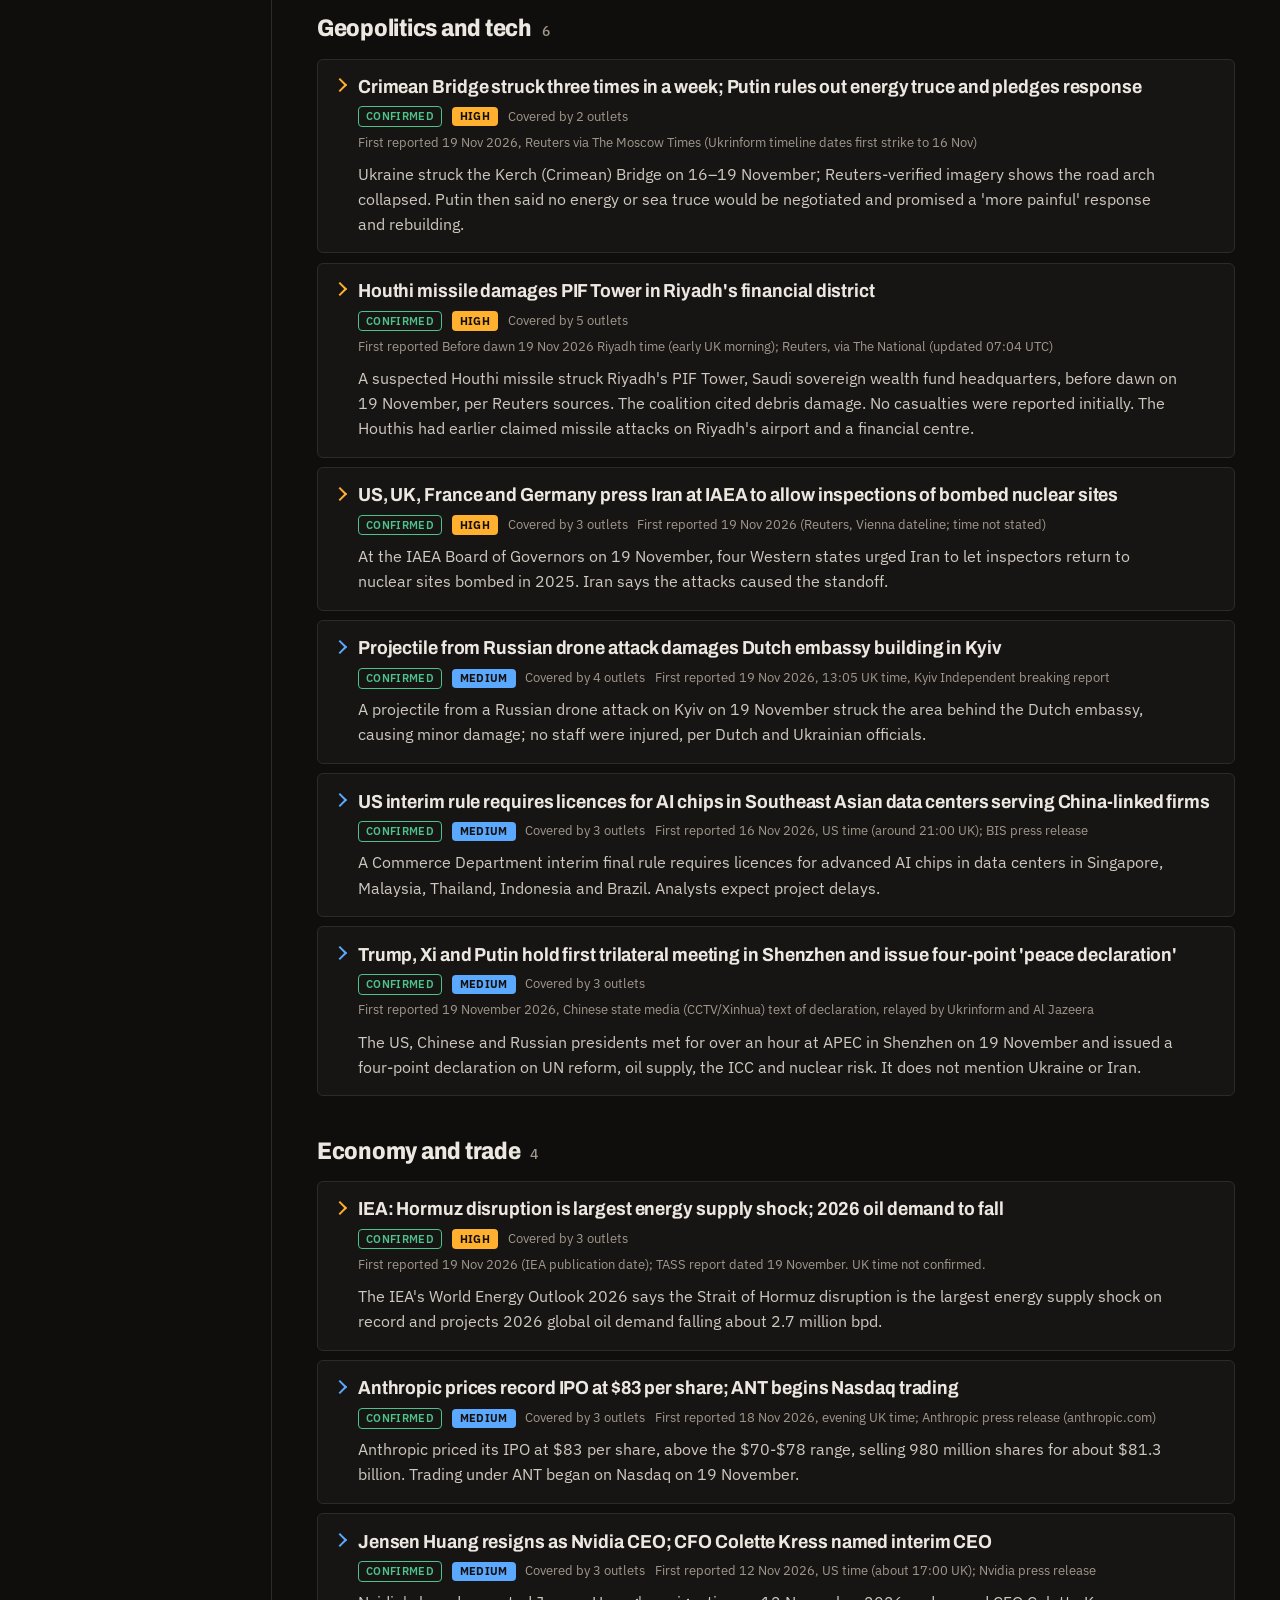
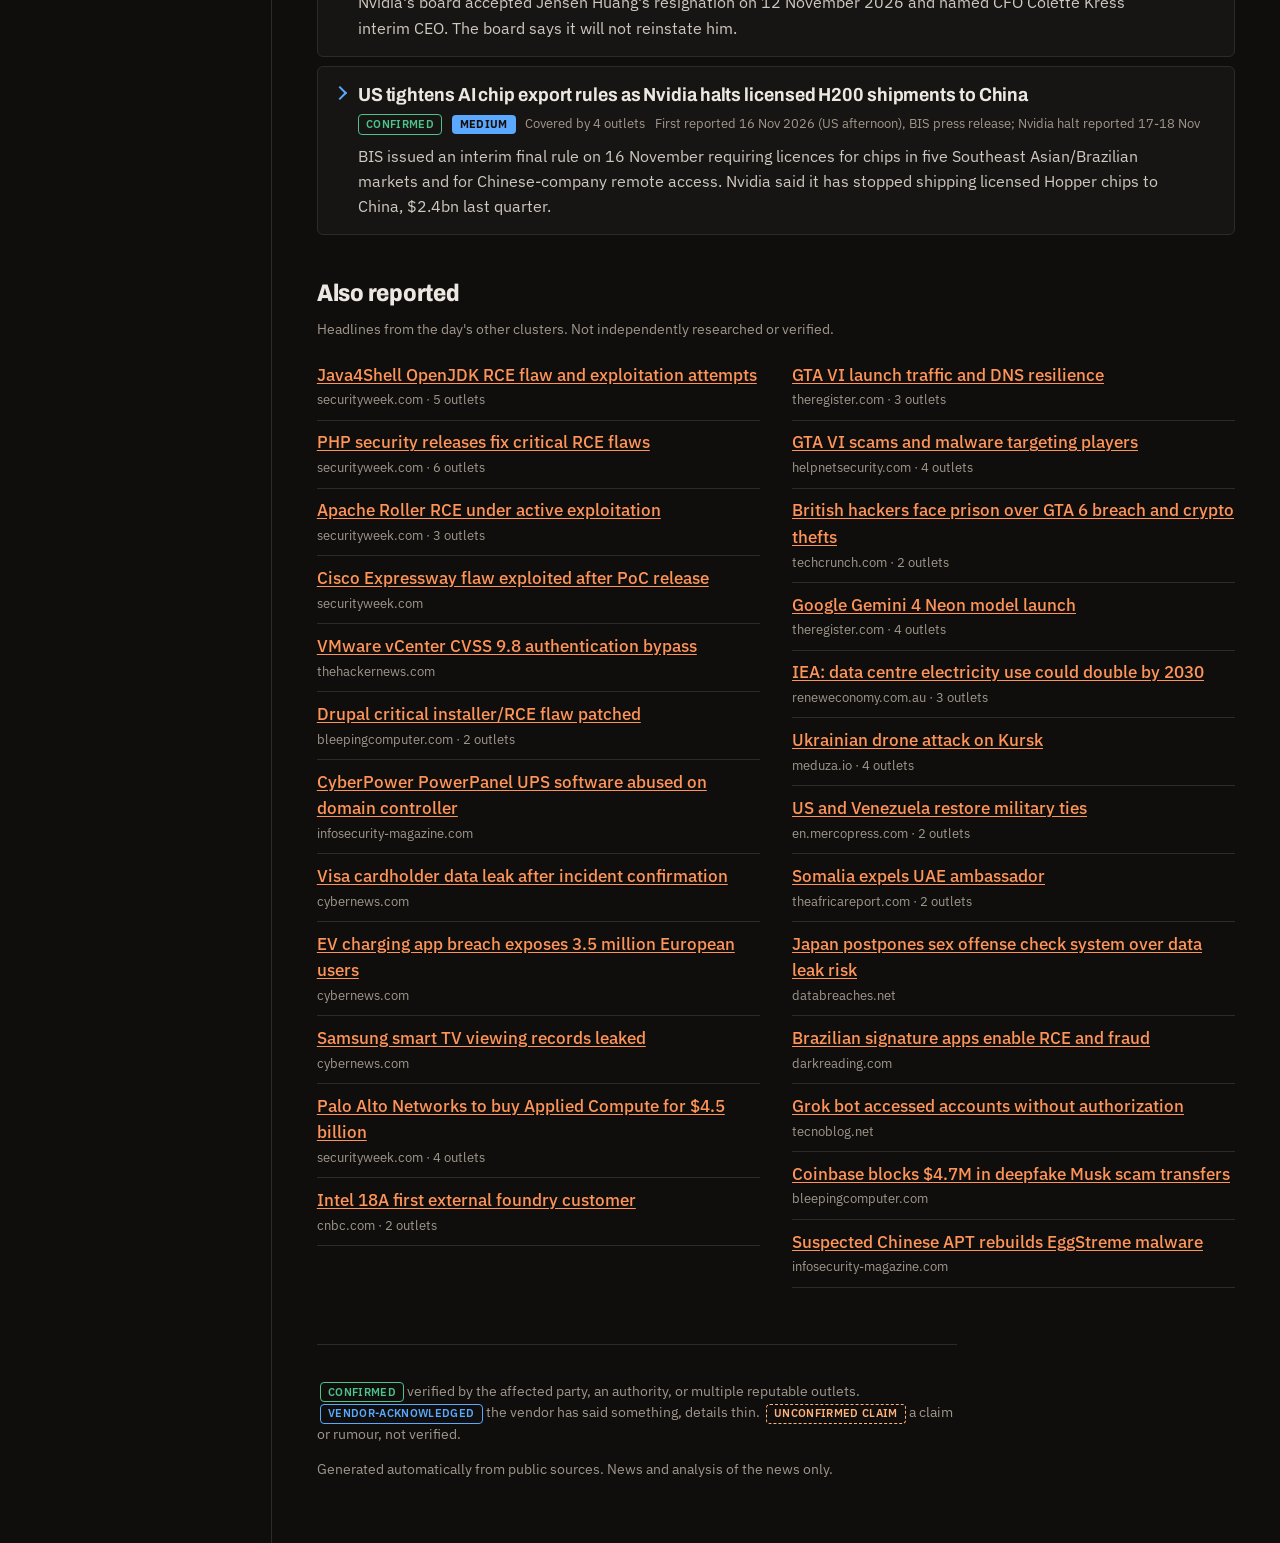
==== commit 19614b8e: "Add files via upload" ====
--- a/index.html
+++ b/index.html
@@ -88,7 +88,10 @@
 
       <div id="categoriesCyberTail"></div>
 
-      <div id="globalHeader" class="group-head" hidden><h2 class="group-title">World and technology</h2></div>
+      <div id="techHeader" class="group-head" hidden><h2 class="group-title">Technology and science</h2></div>
+      <div id="categoriesTech"></div>
+
+      <div id="globalHeader" class="group-head" hidden><h2 class="group-title">World, politics and conflict</h2></div>
       <div id="categoriesGlobal"></div>
 
       <section id="alsoSection" data-nav="Also reported" aria-labelledby="also-h" hidden>
